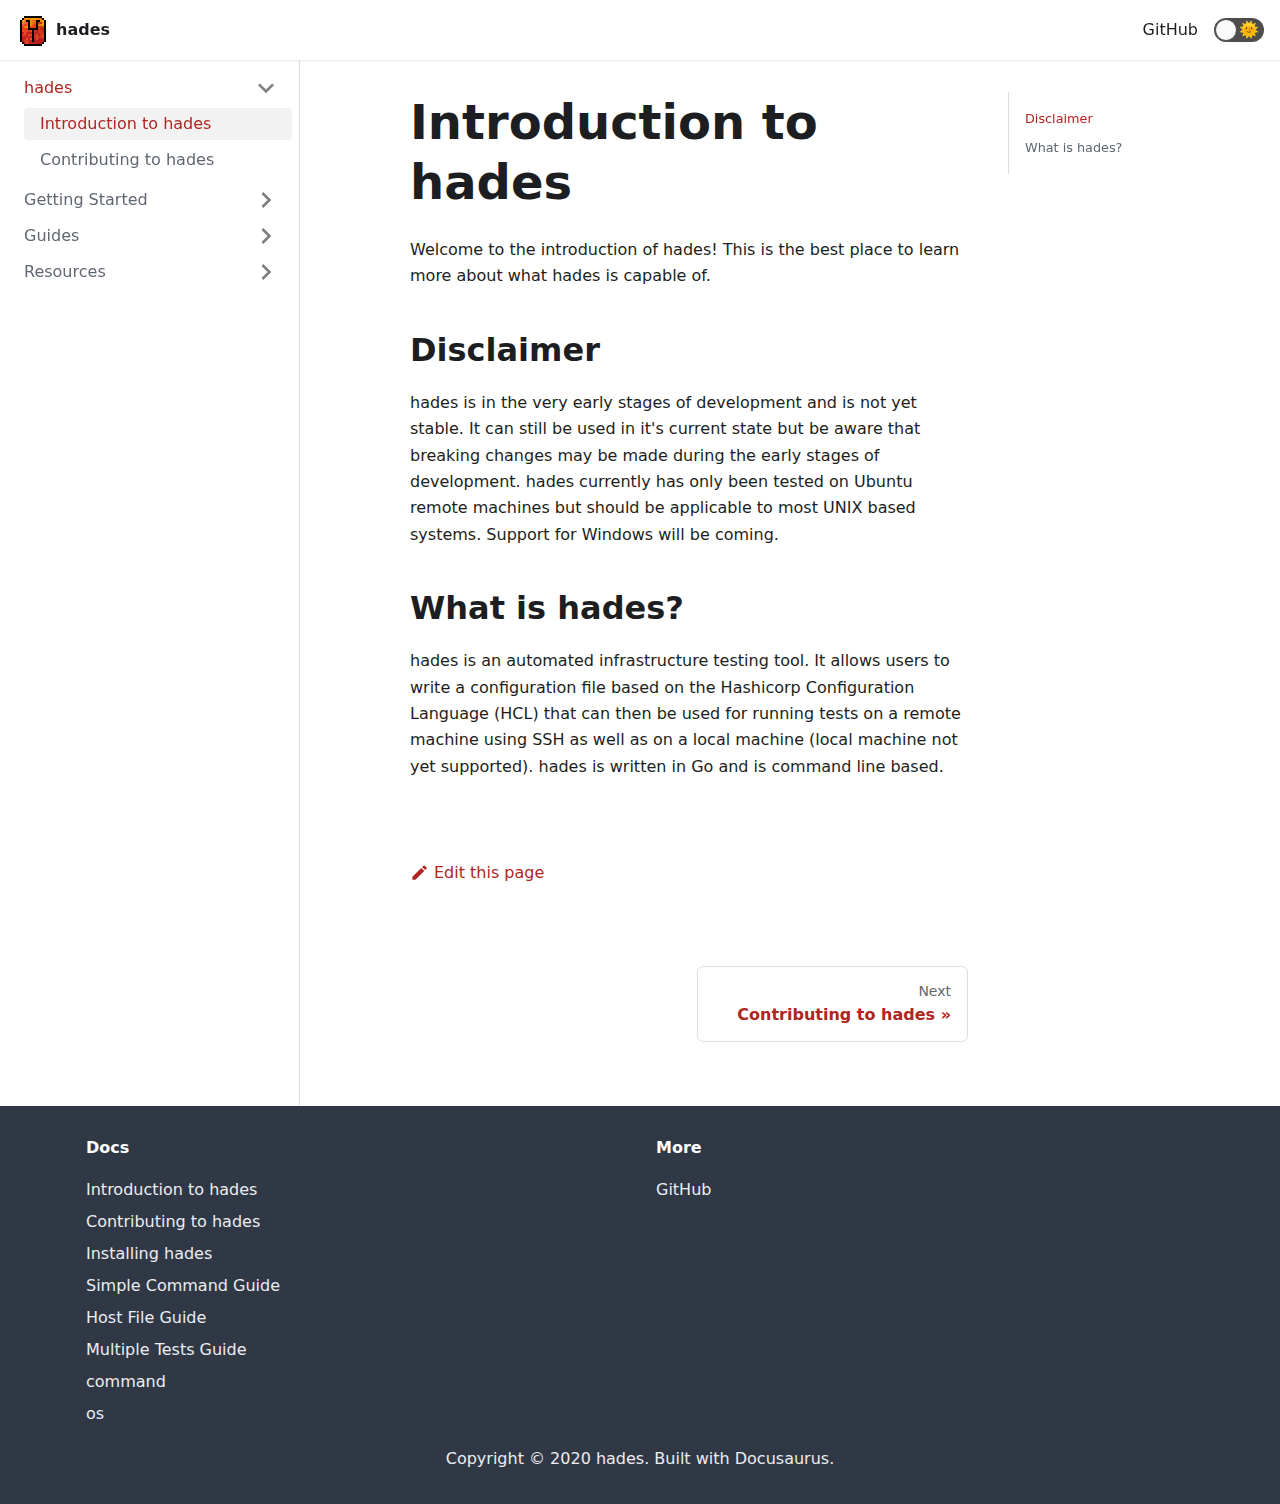
==== index.html @ 66b07a8b "Deploy website - based on 07e078118cf20cf1192c5c959f8a43dc01372148" ====
<!doctype html>
<html lang="en">
<head>
<meta charset="UTF-8">
<meta name="viewport" content="width=device-width,initial-scale=1">
<meta name="generator" content="Docusaurus v2.0.0-alpha.70">
<link rel="alternate" type="application/rss+xml" href="/blog/rss.xml" title="hades Blog RSS Feed">
<link rel="alternate" type="application/atom+xml" href="/blog/atom.xml" title="hades Blog Atom Feed"><title data-react-helmet="true">Introduction to hades | hades</title><meta data-react-helmet="true" name="twitter:card" content="summary_large_image"><meta data-react-helmet="true" name="docusaurus_locale" content="en"><meta data-react-helmet="true" name="docusaurus_version" content="current"><meta data-react-helmet="true" name="docusaurus_tag" content="docs-default-current"><meta data-react-helmet="true" property="og:title" content="Introduction to hades | hades"><meta data-react-helmet="true" name="description" content="Welcome to the introduction of hades! This is the best place to learn more about what hades is capable of."><meta data-react-helmet="true" property="og:description" content="Welcome to the introduction of hades! This is the best place to learn more about what hades is capable of."><meta data-react-helmet="true" property="og:url" content="https://your-docusaurus-test-site.com/"><link data-react-helmet="true" rel="shortcut icon" href="/img/hades-logo-16.png"><link data-react-helmet="true" rel="canonical" href="https://your-docusaurus-test-site.com/"><script data-react-helmet="true">document.addEventListener("DOMContentLoaded",(function(){var n=document.getElementById("base-url-issue-banner-container");if(n){var e=window.location.pathname,t="/"===e.substr(-1)?e:e+"/";n.innerHTML=t}}))</script><link rel="stylesheet" href="/styles.c3dc6ce1.css">
<link rel="preload" href="/styles.51f76554.js" as="script">
<link rel="preload" href="/runtime~main.45b51fee.js" as="script">
<link rel="preload" href="/main.51be9649.js" as="script">
<link rel="preload" href="/1.d2b50d83.js" as="script">
<link rel="preload" href="/14.f2f514ac.js" as="script">
<link rel="preload" href="/f976f453.f18b1e04.js" as="script">
<link rel="preload" href="/13.0d3e2e66.js" as="script">
<link rel="preload" href="/f994fef5.de7fc4ff.js" as="script">
</head>
<body>
<script>!function(){function t(t){document.documentElement.setAttribute("data-theme",t)}var e=function(){var t=null;try{t=localStorage.getItem("theme")}catch(t){}return t}();t(null!==e?e:"light")}()</script><div id="__docusaurus">
<div class="baseUrlIssueBanner_1-cE" style="border:solid red thick;background-color:#ffe6b3;margin:20px;padding:20px;font-size:20px"><p style="font-weight:bold;font-size:30px">Your Docusaurus site did not load properly.</p><p>A very common reason is a wrong site <a href="https://v2.docusaurus.io/docs/docusaurus.config.js/#baseurl" style="font-weight:bold">baseUrl configuration</a>.</p><p>Current configured baseUrl = <span style="font-weight:bold;color:red">/</span>  (default value)</p><p>We suggest trying baseUrl = <span style="font-weight:bold;color:green" id="base-url-issue-banner-container"></span> </p></div><nav aria-label="Skip navigation links"><button type="button" tabindex="0" class="skipToContent_11B0">Skip to main content</button></nav><nav class="navbar navbar--fixed-top"><div class="navbar__inner"><div class="navbar__items"><div aria-label="Navigation bar toggle" class="navbar__toggle" role="button" tabindex="0"><svg aria-label="Menu" width="30" height="30" viewBox="0 0 30 30" role="img" focusable="false"><title>Menu</title><path stroke="currentColor" stroke-linecap="round" stroke-miterlimit="10" stroke-width="2" d="M4 7h22M4 15h22M4 23h22"></path></svg></div><a class="navbar__brand" href="/"><img src="/img/hades-logo-32.png" alt="My Site Logo" class="themedImage_YANc themedImage--light_3CMI navbar__logo"><img src="/img/hades-logo-32.png" alt="My Site Logo" class="themedImage_YANc themedImage--dark_3ARp navbar__logo"><strong class="navbar__title">hades</strong></a></div><div class="navbar__items navbar__items--right"><a href="https://github.com/everettraven/hades" target="_blank" rel="noopener noreferrer" class="navbar__item navbar__link">GitHub</a><div class="react-toggle react-toggle--disabled displayOnlyInLargeViewport_2N3Q"><div class="react-toggle-track"><div class="react-toggle-track-check"><span class="toggle_3NWk">🌜</span></div><div class="react-toggle-track-x"><span class="toggle_3NWk">🌞</span></div></div><div class="react-toggle-thumb"></div><input type="checkbox" disabled="" aria-label="Dark mode toggle" class="react-toggle-screenreader-only"></div></div></div><div role="presentation" class="navbar-sidebar__backdrop"></div><div class="navbar-sidebar"><div class="navbar-sidebar__brand"><a class="navbar__brand" href="/"><img src="/img/hades-logo-32.png" alt="My Site Logo" class="themedImage_YANc themedImage--light_3CMI navbar__logo"><img src="/img/hades-logo-32.png" alt="My Site Logo" class="themedImage_YANc themedImage--dark_3ARp navbar__logo"><strong class="navbar__title">hades</strong></a></div><div class="navbar-sidebar__items"><div class="menu"><ul class="menu__list"><li class="menu__list-item"><a href="https://github.com/everettraven/hades" target="_blank" rel="noopener noreferrer" class="menu__link">GitHub</a></li></ul></div></div></div></nav><div class="main-wrapper"><div class="docPage_vMrn"><div class="docSidebarContainer_3Ak5" role="complementary"><div class="sidebar_3gvy"><div class="menu menu--responsive thin-scrollbar menu_1yIk"><button aria-label="Open Menu" aria-haspopup="true" class="button button--secondary button--sm menu__button" type="button"><svg aria-label="Menu" class="sidebarMenuIcon_1CUI" width="24" height="24" viewBox="0 0 30 30" role="img" focusable="false"><title>Menu</title><path stroke="currentColor" stroke-linecap="round" stroke-miterlimit="10" stroke-width="2" d="M4 7h22M4 15h22M4 23h22"></path></svg></button><ul class="menu__list"><li class="menu__list-item"><a class="menu__link menu__link--sublist menu__link--active" href="#!">hades</a><ul class="menu__list"><li class="menu__list-item"><a aria-current="page" class="menu__link menu__link--active active" tabindex="0" href="/">Introduction to hades</a></li><li class="menu__list-item"><a class="menu__link" tabindex="0" href="/contrib">Contributing to hades</a></li></ul></li><li class="menu__list-item menu__list-item--collapsed"><a class="menu__link menu__link--sublist" href="#!">Getting Started</a><ul class="menu__list"><li class="menu__list-item"><a class="menu__link" tabindex="-1" href="/getting_started/install">Installation</a></li></ul></li><li class="menu__list-item menu__list-item--collapsed"><a class="menu__link menu__link--sublist" href="#!">Guides</a><ul class="menu__list"><li class="menu__list-item"><a class="menu__link" tabindex="-1" href="/guides/simple_command">Simple Command</a></li><li class="menu__list-item"><a class="menu__link" tabindex="-1" href="/guides/host_file">Host File</a></li><li class="menu__list-item"><a class="menu__link" tabindex="-1" href="/guides/multiple_tests">Multiple Tests</a></li></ul></li><li class="menu__list-item menu__list-item--collapsed"><a class="menu__link menu__link--sublist" href="#!">Resources</a><ul class="menu__list"><li class="menu__list-item"><a class="menu__link" tabindex="-1" href="/resources/command">command</a></li><li class="menu__list-item"><a class="menu__link" tabindex="-1" href="/resources/os">os</a></li></ul></li></ul></div></div></div><main class="docMainContainer_2iGs"><div class="container padding-vert--lg docItemWrapper_1bxp"><div class="row"><div class="col docItemCol_U38p"><div class="docItemContainer_a7m4"><article><header><h1 class="docTitle_Oumm">Introduction to hades</h1></header><div class="markdown"><p>Welcome to the introduction of hades! This is the best place to learn more about what hades is capable of.</p><h2><a aria-hidden="true" tabindex="-1" class="anchor enhancedAnchor_prK2" id="disclaimer"></a>Disclaimer<a class="hash-link" href="#disclaimer" title="Direct link to heading">#</a></h2><p>hades is in the very early stages of development and is not yet stable. It can still be used in it&#x27;s current state but be aware that breaking changes may be made during the early stages of development. hades currently has only been tested on Ubuntu remote machines but should be applicable to most UNIX based systems. Support for Windows will be coming.</p><h2><a aria-hidden="true" tabindex="-1" class="anchor enhancedAnchor_prK2" id="what-is-hades"></a>What is hades?<a class="hash-link" href="#what-is-hades" title="Direct link to heading">#</a></h2><p>hades is an automated infrastructure testing tool. It allows users to write a configuration file based on the Hashicorp Configuration Language (HCL) that can then be used for running tests on a remote machine using SSH as well as on a local machine (local machine not yet supported). hades is written in Go and is command line based.</p></div></article><div class="margin-vert--xl"><div class="row"><div class="col"><a href="https://github.com/everettraven/hades/edit/main/docs/docs/intro.md" target="_blank" rel="noreferrer noopener"><svg fill="currentColor" height="1.2em" width="1.2em" preserveAspectRatio="xMidYMid meet" role="img" viewBox="0 0 40 40" class="iconEdit_2LL7"><g><path d="m34.5 11.7l-3 3.1-6.3-6.3 3.1-3q0.5-0.5 1.2-0.5t1.1 0.5l3.9 3.9q0.5 0.4 0.5 1.1t-0.5 1.2z m-29.5 17.1l18.4-18.5 6.3 6.3-18.4 18.4h-6.3v-6.2z"></path></g></svg>Edit this page</a></div></div></div><div class="margin-vert--lg"><nav class="pagination-nav" aria-label="Blog list page navigation"><div class="pagination-nav__item"></div><div class="pagination-nav__item pagination-nav__item--next"><a class="pagination-nav__link" href="/contrib"><div class="pagination-nav__sublabel">Next</div><div class="pagination-nav__label">Contributing to hades »</div></a></div></nav></div></div></div><div class="col col--3"><div class="tableOfContents_2xL- thin-scrollbar"><ul class="table-of-contents table-of-contents__left-border"><li><a href="#disclaimer" class="table-of-contents__link">Disclaimer</a></li><li><a href="#what-is-hades" class="table-of-contents__link">What is hades?</a></li></ul></div></div></div></div></main></div></div><footer class="footer footer--dark"><div class="container"><div class="row footer__links"><div class="col footer__col"><h4 class="footer__title">Docs</h4><ul class="footer__items"><li class="footer__item"><a class="footer__link-item" href="/">Introduction to hades</a></li><li class="footer__item"><a class="footer__link-item" href="/contrib">Contributing to hades</a></li><li class="footer__item"><a class="footer__link-item" href="/getting_started/install">Installing hades</a></li><li class="footer__item"><a class="footer__link-item" href="/guides/simple_command">Simple Command Guide</a></li><li class="footer__item"><a class="footer__link-item" href="/guides/host_file">Host File Guide</a></li><li class="footer__item"><a class="footer__link-item" href="/guides/multiple_tests">Multiple Tests Guide</a></li><li class="footer__item"><a class="footer__link-item" href="/resources/command">command</a></li><li class="footer__item"><a class="footer__link-item" href="/resources/os">os</a></li></ul></div><div class="col footer__col"><h4 class="footer__title">More</h4><ul class="footer__items"><li class="footer__item"><a href="https://github.com/everettraven/hades" target="_blank" rel="noopener noreferrer" class="footer__link-item">GitHub</a></li></ul></div></div><div class="footer__bottom text--center"><div class="footer__copyright">Copyright © 2020 hades. Built with Docusaurus.</div></div></div></footer></div>
<script src="/styles.51f76554.js"></script>
<script src="/runtime~main.45b51fee.js"></script>
<script src="/main.51be9649.js"></script>
<script src="/1.d2b50d83.js"></script>
<script src="/14.f2f514ac.js"></script>
<script src="/f976f453.f18b1e04.js"></script>
<script src="/13.0d3e2e66.js"></script>
<script src="/f994fef5.de7fc4ff.js"></script>
</body>
</html>
---- styles.c3dc6ce1.css ----
.row .col,img{max-width:100%}.markdown li,body{word-wrap:break-word}pre,table{overflow:auto}blockquote,pre{margin:0 0 var(--ifm-spacing-vertical)}.button,.close{-webkit-appearance:none;cursor:pointer}.breadcrumbs__link,.button{transition-timing-function:var(--ifm-transition-timing-default)}.button,.react-toggle{-webkit-user-select:none;-ms-user-select:none}.button--link,a{-webkit-text-decoration:var(--ifm-link-decoration)}.button,.close,.menu__link,.navbar__link{cursor:pointer}.footer__items,.menu__list,.pills__item{list-style-type:none}.tabs__item,hr,img{box-sizing:content-box}.react-toggle,html{-webkit-tap-highlight-color:transparent}:root{--ra-admonition-background-color:var(--ifm-alert-background-color);--ra-admonition-border-width:var(--ifm-alert-border-width);--ra-admonition-border-color:var(--ifm-alert-border-color);--ra-admonition-border-radius:var(--ifm-alert-border-radius);--ra-admonition-color:var(--ifm-alert-color);--ra-admonition-padding-vertical:var(--ifm-alert-padding-vertical);--ra-admonition-padding-horizontal:var(--ifm-alert-padding-horizontal);--ra-color-note:var(--ifm-color-secondary);--ra-color-important:var(--ifm-color-info);--ra-color-tip:var(--ifm-color-success);--ra-color-caution:var(--ifm-color-warning);--ra-color-warning:var(--ifm-color-danger);--ra-color-text-dark:var(--ifm-color-gray-900);--ifm-dark-value:10%;--ifm-darker-value:15%;--ifm-darkest-value:30%;--ifm-light-value:15%;--ifm-lighter-value:30%;--ifm-lightest-value:50%;--ifm-color-secondary:#ebedf0;--ifm-color-secondary-dark:#d4d5d8;--ifm-color-secondary-darker:#c8c9cc;--ifm-color-secondary-darkest:#a4a6a8;--ifm-color-secondary-light:#eef0f2;--ifm-color-secondary-lighter:#f1f2f5;--ifm-color-secondary-lightest:#f5f6f8;--ifm-color-success:#00a400;--ifm-color-success-dark:#009400;--ifm-color-success-darker:#008b00;--ifm-color-success-darkest:#007300;--ifm-color-success-light:#26b226;--ifm-color-success-lighter:#4dbf4d;--ifm-color-success-lightest:#80d280;--ifm-color-info:#54c7ec;--ifm-color-info-dark:#4cb3d4;--ifm-color-info-darker:#47a9c9;--ifm-color-info-darkest:#3b8ba5;--ifm-color-info-light:#6ecfef;--ifm-color-info-lighter:#87d8f2;--ifm-color-info-lightest:#aae3f6;--ifm-color-warning:#ffba00;--ifm-color-warning-dark:#e6a700;--ifm-color-warning-darker:#d99e00;--ifm-color-warning-darkest:#b38200;--ifm-color-warning-light:#ffc426;--ifm-color-warning-lighter:#ffcf4d;--ifm-color-warning-lightest:#ffdd80;--ifm-color-danger:#fa383e;--ifm-color-danger-dark:#e13238;--ifm-color-danger-darker:#d53035;--ifm-color-danger-darkest:#af272b;--ifm-color-danger-light:#fb565b;--ifm-color-danger-lighter:#fb7478;--ifm-color-danger-lightest:#fd9c9f;--ifm-color-white:#fff;--ifm-color-black:#000;--ifm-color-gray-0:var(--ifm-color-white);--ifm-color-gray-100:#f5f6f7;--ifm-color-gray-200:#ebedf0;--ifm-color-gray-300:#dadde1;--ifm-color-gray-400:#ccd0d5;--ifm-color-gray-500:#bec3c9;--ifm-color-gray-600:#8d949e;--ifm-color-gray-700:#606770;--ifm-color-gray-800:#444950;--ifm-color-gray-900:#1c1e21;--ifm-color-gray-1000:var(--ifm-color-black);--ifm-color-emphasis-0:var(--ifm-color-gray-0);--ifm-color-emphasis-100:var(--ifm-color-gray-100);--ifm-color-emphasis-200:var(--ifm-color-gray-200);--ifm-color-emphasis-300:var(--ifm-color-gray-300);--ifm-color-emphasis-400:var(--ifm-color-gray-400);--ifm-color-emphasis-500:var(--ifm-color-gray-500);--ifm-color-emphasis-600:var(--ifm-color-gray-600);--ifm-color-emphasis-700:var(--ifm-color-gray-700);--ifm-color-emphasis-800:var(--ifm-color-gray-800);--ifm-color-emphasis-900:var(--ifm-color-gray-900);--ifm-color-emphasis-1000:var(--ifm-color-gray-1000);--ifm-color-content:var(--ifm-color-emphasis-900);--ifm-color-content-inverse:var(--ifm-color-emphasis-0);--ifm-color-content-secondary:#606770;--ifm-background-color:transparent;--ifm-background-surface-color:var(--ifm-color-content-inverse);--ifm-global-border-width:1px;--ifm-global-radius:0.4rem;--ifm-hover-overlay:rgba(0,0,0,0.05);--ifm-font-color-base:var(--ifm-color-content);--ifm-font-color-base-inverse:var(--ifm-color-content-inverse);--ifm-font-color-secondary:var(--ifm-color-content-secondary);--ifm-font-family-base:system-ui,-apple-system,Segoe UI,Roboto,Ubuntu,Cantarell,Noto Sans,sans-serif,BlinkMacSystemFont,"Segoe UI",Helvetica,Arial,sans-serif,"Apple Color Emoji","Segoe UI Emoji","Segoe UI Symbol";--ifm-font-family-monospace:SFMono-Regular,Menlo,Monaco,Consolas,"Liberation Mono","Courier New",monospace;--ifm-font-size-base:100%;--ifm-font-weight-light:300;--ifm-font-weight-normal:400;--ifm-font-weight-semibold:500;--ifm-font-weight-bold:700;--ifm-font-weight-base:var(--ifm-font-weight-normal);--ifm-line-height-base:1.65;--ifm-global-spacing:1rem;--ifm-spacing-vertical:var(--ifm-global-spacing);--ifm-spacing-horizontal:var(--ifm-global-spacing);--ifm-transition-fast:200ms;--ifm-transition-slow:400ms;--ifm-transition-timing-default:cubic-bezier(0.08,0.52,0.52,1);--ifm-global-shadow-lw:0 1px 2px 0 rgba(0,0,0,0.1);--ifm-global-shadow-md:0 5px 40px rgba(0,0,0,0.2);--ifm-global-shadow-tl:0 12px 28px 0 rgba(0,0,0,0.2),0 2px 4px 0 rgba(0,0,0,0.1);--ifm-z-index-dropdown:2;--ifm-z-index-fixed:3;--ifm-z-index-overlay:4;--ifm-container-width:1140px;--ifm-code-background:var(--ifm-color-emphasis-200);--ifm-code-border-radius:var(--ifm-global-radius);--ifm-code-color:var(--ifm-color-emphasis-900);--ifm-code-padding-horizontal:0.4rem;--ifm-code-padding-vertical:0.2rem;--ifm-pre-background:var(--ifm-color-emphasis-100);--ifm-pre-border-radius:var(--ifm-code-border-radius);--ifm-pre-color:inherit;--ifm-pre-line-height:1.45;--ifm-pre-padding:1rem;--ifm-heading-color:inherit;--ifm-heading-margin-top:0;--ifm-heading-margin-bottom:var(--ifm-spacing-vertical);--ifm-heading-font-family:inherit;--ifm-heading-font-weight:var(--ifm-font-weight-bold);--ifm-heading-line-height:1.25;--ifm-h1-font-size:2rem;--ifm-h2-font-size:1.5rem;--ifm-h3-font-size:1.25rem;--ifm-h4-font-size:1rem;--ifm-h5-font-size:0.875rem;--ifm-h6-font-size:0.85rem;--ifm-image-alignment-padding:1.25rem;--ifm-leading-desktop:1.25;--ifm-leading:calc(var(--ifm-leading-desktop)*1rem);--ifm-list-left-padding:2rem;--ifm-list-margin:1rem;--ifm-list-item-margin:0.25rem;--ifm-list-paragraph-margin:1rem;--ifm-table-cell-padding:0.75rem;--ifm-table-background:transparent;--ifm-table-stripe-background:var(--ifm-color-emphasis-100);--ifm-table-border-width:1px;--ifm-table-border-color:var(--ifm-color-emphasis-300);--ifm-table-head-background:inherit;--ifm-table-head-color:inherit;--ifm-table-head-font-weight:var(--ifm-font-weight-bold);--ifm-table-cell-color:inherit;--ifm-link-color:var(--ifm-color-primary);--ifm-link-decoration:none;--ifm-link-hover-color:var(--ifm-link-color);--ifm-link-hover-decoration:underline;--ifm-paragraph-margin-bottom:var(--ifm-leading);--ifm-blockquote-color:#6a737d;--ifm-blockquote-font-size:var(--ifm-font-size-base);--ifm-blockquote-padding-horizontal:1rem;--ifm-blockquote-padding-vertical:1rem;--ifm-hr-border-color:var(--ifm-color-emphasis-500);--ifm-hr-border-width:1px;--ifm-hr-margin-vertical:1.5rem;--ifm-alert-background-color:inherit;--ifm-alert-border-color:inherit;--ifm-alert-border-radius:var(--ifm-global-radius);--ifm-alert-border-width:var(--ifm-global-border-width);--ifm-alert-color:var(--ifm-font-color-base-inverse);--ifm-alert-padding-horizontal:var(--ifm-spacing-horizontal);--ifm-alert-padding-vertical:var(--ifm-spacing-vertical);--ifm-avatar-intro-margin:1rem;--ifm-avatar-intro-alignment:inherit;--ifm-avatar-photo-size-sm:2rem;--ifm-avatar-photo-size-md:3rem;--ifm-avatar-photo-size-lg:4rem;--ifm-avatar-photo-size-xl:6rem;--ifm-badge-background-color:inherit;--ifm-badge-border-color:inherit;--ifm-badge-border-radius:var(--ifm-global-radius);--ifm-badge-border-width:var(--ifm-global-border-width);--ifm-badge-color:var(--ifm-color-white);--ifm-badge-padding-horizontal:calc(var(--ifm-spacing-horizontal)*0.5);--ifm-badge-padding-vertical:calc(var(--ifm-spacing-vertical)*0.25);--ifm-breadcrumb-border-radius:1.5rem;--ifm-breadcrumb-spacing:0.0625rem;--ifm-breadcrumb-color-active:var(--ifm-color-primary);--ifm-breadcrumb-item-background-active:var(--ifm-hover-overlay);--ifm-breadcrumb-padding-horizontal:1rem;--ifm-breadcrumb-padding-vertical:0.5rem;--ifm-breadcrumb-size-multiplier:1;--ifm-breadcrumb-separator:url('data:image/svg+xml;utf8,<svg xmlns="http://www.w3.org/2000/svg" x="0px" y="0px" viewBox="0 0 256 256"><g><g><polygon points="79.093,0 48.907,30.187 146.72,128 48.907,225.813 79.093,256 207.093,128"/></g></g><g></g><g></g><g></g><g></g><g></g><g></g><g></g><g></g><g></g><g></g><g></g><g></g><g></g><g></g><g></g></svg>');--ifm-breadcrumb-separator-filter:none;--ifm-breadcrumb-separator-size:0.5rem;--ifm-breadcrumb-separator-size-multiplier:1.25;--ifm-button-background-color:inherit;--ifm-button-border-color:var(--ifm-button-background-color);--ifm-button-border-width:var(--ifm-global-border-width);--ifm-button-color:var(--ifm-font-color-base-inverse);--ifm-button-font-weight:var(--ifm-font-weight-bold);--ifm-button-padding-horizontal:1.5rem;--ifm-button-padding-vertical:0.375rem;--ifm-button-size-multiplier:1;--ifm-button-transition-duration:var(--ifm-transition-fast);--ifm-button-border-radius:calc(var(--ifm-global-radius)*var(--ifm-button-size-multiplier));--ifm-button-group-margin:2px;--ifm-card-background-color:var(--ifm-background-surface-color);--ifm-card-border-radius:calc(var(--ifm-global-radius)*2);--ifm-card-horizontal-spacing:var(--ifm-global-spacing);--ifm-card-vertical-spacing:var(--ifm-global-spacing);--ifm-toc-border-color:var(--ifm-color-emphasis-300);--ifm-toc-link-color:var(--ifm-color-content-secondary);--ifm-toc-padding-left:0.5rem;--ifm-toc-padding-vertical:0.5rem;--ifm-dropdown-background-color:var(--ifm-background-surface-color);--ifm-dropdown-font-weight:var(--ifm-font-weight-semibold);--ifm-dropdown-link-color:var(--ifm-font-color-base);--ifm-dropdown-hover-background-color:var(--ifm-hover-overlay);--ifm-footer-background-color:var(--ifm-color-emphasis-100);--ifm-footer-color:inherit;--ifm-footer-link-color:var(--ifm-color-emphasis-700);--ifm-footer-link-hover-color:var(--ifm-color-primary);--ifm-footer-link-horizontal-spacing:0.5rem;--ifm-footer-padding-horizontal:calc(var(--ifm-spacing-horizontal)*2);--ifm-footer-padding-vertical:calc(var(--ifm-spacing-vertical)*2);--ifm-footer-title-color:inherit;--ifm-hero-background-color:var(--ifm-background-surface-color);--ifm-hero-text-color:var(--ifm-color-emphasis-800);--ifm-menu-color:var(--ifm-color-emphasis-700);--ifm-menu-color-active:var(--ifm-color-primary);--ifm-menu-color-background-active:var(--ifm-hover-overlay);--ifm-menu-color-background-hover:var(--ifm-hover-overlay);--ifm-menu-link-padding-horizontal:1rem;--ifm-menu-link-padding-vertical:0.375rem;--ifm-menu-link-sublist-icon:url('data:image/svg+xml;utf8,<svg xmlns="http://www.w3.org/2000/svg" width="16px" height="16px" viewBox="0 0 24 24"><path fill="rgba(0,0,0,0.5)" d="M7.41 15.41L12 10.83l4.59 4.58L18 14l-6-6-6 6z"></path></svg>');--ifm-menu-link-sublist-icon-filter:none;--ifm-navbar-background-color:var(--ifm-background-surface-color);--ifm-navbar-height:3.75rem;--ifm-navbar-item-padding-horizontal:1rem;--ifm-navbar-item-padding-vertical:0.25rem;--ifm-navbar-link-color:var(--ifm-font-color-base);--ifm-navbar-link-hover-color:var(--ifm-color-primary);--ifm-navbar-link-active-color:var(--ifm-link-color);--ifm-navbar-padding-horizontal:var(--ifm-spacing-horizontal);--ifm-navbar-padding-vertical:calc(var(--ifm-spacing-vertical)*0.5);--ifm-navbar-shadow:var(--ifm-global-shadow-lw);--ifm-navbar-search-input-background-color:var(--ifm-color-emphasis-200);--ifm-navbar-search-input-color:var(--ifm-color-emphasis-800);--ifm-navbar-search-input-placeholder-color:var(--ifm-color-emphasis-500);--ifm-navbar-search-input-icon:url('data:image/svg+xml;utf8,<svg fill="currentColor" xmlns="http://www.w3.org/2000/svg" viewBox="0 0 16 16" height="16px" width="16px"><path d="M6.02945,10.20327a4.17382,4.17382,0,1,1,4.17382-4.17382A4.15609,4.15609,0,0,1,6.02945,10.20327Zm9.69195,4.2199L10.8989,9.59979A5.88021,5.88021,0,0,0,12.058,6.02856,6.00467,6.00467,0,1,0,9.59979,10.8989l4.82338,4.82338a.89729.89729,0,0,0,1.29912,0,.89749.89749,0,0,0-.00087-1.29909Z" /></svg>');--ifm-navbar-sidebar-width:80vw;--ifm-pagination-border-radius:calc(var(--ifm-global-radius)*var(--ifm-pagination-size-multiplier));--ifm-pagination-color-active:var(--ifm-color-primary);--ifm-pagination-font-size:1rem;--ifm-pagination-item-active-background:var(--ifm-hover-overlay);--ifm-pagination-page-spacing:0.0625rem;--ifm-pagination-padding-horizontal:calc(var(--ifm-spacing-horizontal)*1);--ifm-pagination-padding-vertical:calc(var(--ifm-spacing-vertical)*0.25);--ifm-pagination-size-multiplier:1;--ifm-pagination-nav-border-radius:var(--ifm-global-radius);--ifm-pagination-nav-color-hover:var(--ifm-color-primary);--ifm-pills-color-active:var(--ifm-color-primary);--ifm-pills-color-background-active:var(--ifm-hover-overlay);--ifm-pills-spacing:0.0625rem;--ifm-tabs-color:var(--ifm-font-color-secondary);--ifm-tabs-color-active:var(--ifm-color-primary);--ifm-tabs-padding-horizontal:1rem;--ifm-tabs-padding-vertical:1rem;--ifm-tabs-spacing:0.0625rem;--ifm-scrollbar-size:7px;--ifm-scrollbar-track-background-color:#f1f1f1;--ifm-scrollbar-thumb-background-color:#888;--ifm-scrollbar-thumb-hover-background-color:#555;--ifm-color-primary:#af2621;--ifm-color-primary-dark:#af2621;--ifm-color-primary-darker:#af2621;--ifm-color-primary-darkest:#af2621;--ifm-color-primary-light:#af2621;--ifm-color-primary-lighter:#af2621;--ifm-color-primary-lightest:#af2621;--ifm-code-font-size:95%;--docusaurus-announcement-bar-height:auto;--collapse-button-bg-color-dark:#2e333a;--doc-sidebar-width:300px}.admonition{margin-bottom:1em;--ra-admonition-icon-color:var(--ra-admonition-color)}.admonition:not(.alert){background-color:var(--ra-admonition-background-color);border:var(--ra-admonition-border-width) solid var(--ra-admonition-border-color);border-radius:var(--ra-admonition-border-radius);box-sizing:border-box;color:var(--ra-admonition-color);padding:var(--ra-admonition-padding-vertical) var(--ra-admonition-padding-horizontal);--ra-admonition-background-color:var(--ifm-color-primary)}.container,.row .col{padding:0 var(--ifm-spacing-horizontal);width:100%}.admonition h5{margin-top:0;margin-bottom:8px;text-transform:uppercase}.admonition-icon{display:inline-block;vertical-align:middle;margin-right:.2em}.admonition-icon svg{display:inline-block;width:22px;height:22px;stroke-width:0;fill:var(--ra-admonition-icon-color);stroke:var(--ra-admonition-icon-color)}.admonition-content>:last-child,blockquote>:last-child{margin-bottom:0}.admonition-note{--ra-admonition-color:var(--ra-color-text-dark)}*{box-sizing:border-box}html{font:var(--ifm-font-size-base)/var(--ifm-line-height-base) var(--ifm-font-family-base);background-color:var(--ifm-background-color);color:var(--ifm-font-color-base);text-rendering:optimizelegibility;-webkit-font-smoothing:antialiased;-ms-text-size-adjust:100%;-webkit-text-size-adjust:100%}body{margin:0;transition:var(--ifm-transition-fast) ease color}.container{max-width:var(--ifm-container-width);margin:0 auto}.padding-bottom--none,.padding-vert--none{padding-bottom:0!important}.padding-top--none,.padding-vert--none{padding-top:0!important}.padding-horiz--none,.padding-left--none{padding-left:0!important}.padding-horiz--none,.padding-right--none{padding-right:0!important}.container--fluid{max-width:inherit}.row{display:flex;flex-direction:row;flex-wrap:wrap;margin:0 calc(var(--ifm-spacing-horizontal)*-1)}.margin-bottom--none,.margin-vert--none,.markdown>:last-child{margin-bottom:0!important}.margin-top--none,.margin-vert--none,.markdown>:first-child{margin-top:0!important}.row .col{--ifm-col-width:100%;flex:1 0;margin-left:0}.row .col.col--1,.row .col.col--2,.row .col.col--3,.row .col[class*=col--]{flex:0 0 var(--ifm-col-width);max-width:var(--ifm-col-width)}.row .col.col--1{--ifm-col-width:8.33333%}.row .col.col--offset-1{margin-left:8.33333%}.row .col.col--2{--ifm-col-width:16.66667%}.row .col.col--offset-2{margin-left:16.66667%}.row .col.col--3{--ifm-col-width:25%}.row .col.col--offset-3{margin-left:25%}.row .col.col--4{--ifm-col-width:33.33333%;flex:0 0 var(--ifm-col-width);max-width:var(--ifm-col-width)}.row .col.col--offset-4{margin-left:33.33333%}.row .col.col--5{--ifm-col-width:41.66667%;flex:0 0 var(--ifm-col-width);max-width:var(--ifm-col-width)}.row .col.col--6,.row .col.col--7{flex:0 0 var(--ifm-col-width);max-width:var(--ifm-col-width)}.row .col.col--offset-5{margin-left:41.66667%}.row .col.col--6{--ifm-col-width:50%}.row .col.col--offset-6{margin-left:50%}.row .col.col--7{--ifm-col-width:58.33333%}.row .col.col--offset-7{margin-left:58.33333%}.row .col.col--8{--ifm-col-width:66.66667%;flex:0 0 var(--ifm-col-width);max-width:var(--ifm-col-width)}.row .col.col--offset-8{margin-left:66.66667%}.row .col.col--9{--ifm-col-width:75%;flex:0 0 var(--ifm-col-width);max-width:var(--ifm-col-width)}.row .col.col--10,.row .col.col--11{flex:0 0 var(--ifm-col-width);max-width:var(--ifm-col-width)}.row .col.col--offset-9{margin-left:75%}.row .col.col--10{--ifm-col-width:83.33333%}.row .col.col--offset-10{margin-left:83.33333%}.row .col.col--11{--ifm-col-width:91.66667%}.row .col.col--offset-11{margin-left:91.66667%}.row .col.col--12{--ifm-col-width:100%;flex:0 0 var(--ifm-col-width);max-width:var(--ifm-col-width)}.row .col.col--offset-12{margin-left:100%}.row--no-gutters{margin-left:0;margin-right:0}.margin-horiz--none,.margin-left--none{margin-left:0!important}.margin-horiz--none,.margin-right--none{margin-right:0!important}.row--no-gutters>.col{padding-left:0;padding-right:0}.row--align-top{align-items:flex-start}.row--align-bottom{align-items:flex-end}.row--align-center{align-items:center}.row--align-stretch{align-items:stretch}.row--align-baseline{align-items:baseline}.margin--none{margin:0!important}.margin-bottom--xs,.margin-vert--xs{margin-bottom:.25rem!important}.margin-top--xs,.margin-vert--xs{margin-top:.25rem!important}.margin-horiz--xs,.margin-left--xs{margin-left:.25rem!important}.margin-horiz--xs,.margin-right--xs{margin-right:.25rem!important}.margin--xs{margin:.25rem!important}.margin-bottom--sm,.margin-vert--sm{margin-bottom:.5rem!important}.margin-top--sm,.margin-vert--sm{margin-top:.5rem!important}.margin-horiz--sm,.margin-left--sm{margin-left:.5rem!important}.margin-horiz--sm,.margin-right--sm{margin-right:.5rem!important}.margin--sm{margin:.5rem!important}.margin-bottom--md,.margin-vert--md{margin-bottom:1rem!important}.margin-top--md,.margin-vert--md{margin-top:1rem!important}.margin-horiz--md,.margin-left--md{margin-left:1rem!important}.margin-horiz--md,.margin-right--md{margin-right:1rem!important}.margin--md{margin:1rem!important}.margin-bottom--lg,.margin-vert--lg{margin-bottom:2rem!important}.margin-top--lg,.margin-vert--lg{margin-top:2rem!important}.margin-horiz--lg,.margin-left--lg{margin-left:2rem!important}.margin-horiz--lg,.margin-right--lg{margin-right:2rem!important}.margin--lg{margin:2rem!important}.margin-bottom--xl,.margin-vert--xl{margin-bottom:5rem!important}.margin-top--xl,.margin-vert--xl{margin-top:5rem!important}.margin-horiz--xl,.margin-left--xl{margin-left:5rem!important}.margin-horiz--xl,.margin-right--xl{margin-right:5rem!important}.margin--xl{margin:5rem!important}.padding--none{padding:0!important}.padding-bottom--xs,.padding-vert--xs{padding-bottom:.25rem!important}.padding-top--xs,.padding-vert--xs{padding-top:.25rem!important}.padding-horiz--xs,.padding-left--xs{padding-left:.25rem!important}.padding-horiz--xs,.padding-right--xs{padding-right:.25rem!important}.padding--xs{padding:.25rem!important}.padding-bottom--sm,.padding-vert--sm{padding-bottom:.5rem!important}.padding-top--sm,.padding-vert--sm{padding-top:.5rem!important}.padding-horiz--sm,.padding-left--sm{padding-left:.5rem!important}.padding-horiz--sm,.padding-right--sm{padding-right:.5rem!important}.padding--sm{padding:.5rem!important}.padding-bottom--md,.padding-vert--md{padding-bottom:1rem!important}.padding-top--md,.padding-vert--md{padding-top:1rem!important}.padding-horiz--md,.padding-left--md{padding-left:1rem!important}.padding-horiz--md,.padding-right--md{padding-right:1rem!important}.padding--md{padding:1rem!important}.padding-bottom--lg,.padding-vert--lg{padding-bottom:2rem!important}.padding-top--lg,.padding-vert--lg{padding-top:2rem!important}.padding-horiz--lg,.padding-left--lg{padding-left:2rem!important}.padding-horiz--lg,.padding-right--lg{padding-right:2rem!important}.padding--lg{padding:2rem!important}.padding-bottom--xl,.padding-vert--xl{padding-bottom:5rem!important}.padding-top--xl,.padding-vert--xl{padding-top:5rem!important}.padding-horiz--xl,.padding-left--xl{padding-left:5rem!important}.padding-horiz--xl,.padding-right--xl{padding-right:5rem!important}.padding--xl{padding:5rem!important}code{background-color:var(--ifm-code-background);border-radius:var(--ifm-code-border-radius);color:var(--ifm-code-color);font-family:var(--ifm-font-family-monospace);font-size:var(--ifm-code-font-size);padding:var(--ifm-code-padding-vertical) var(--ifm-code-padding-horizontal)}a code{color:inherit}pre{background-color:var(--ifm-pre-background);border-radius:var(--ifm-pre-border-radius);color:var(--ifm-pre-color);font:var(--ifm-code-font-size)/var(--ifm-pre-line-height) var(--ifm-font-family-monospace);padding:var(--ifm-pre-padding)}pre,pre code{word-wrap:normal}pre code{background-color:transparent;display:inline;font-size:100%;line-height:inherit;overflow:visible;padding:0;white-space:pre;word-break:normal}kbd{background-color:var(--ifm-color-emphasis-0);border:1px solid var(--ifm-color-emphasis-400);border-radius:.2rem;box-shadow:inset 0 -1px 0 var(--ifm-color-emphasis-400);color:var(--ifm-color-emphasis-800);font:80% var(--ifm-font-family-monospace);padding:.15rem .3rem}h1,h2,h3,h4,h5,h6{color:var(--ifm-heading-color);font-weight:var(--ifm-heading-font-weight);line-height:var(--ifm-heading-line-height);margin:var(--ifm-heading-margin-top) 0 var(--ifm-heading-margin-bottom) 0}.badge,strong{font-weight:var(--ifm-font-weight-bold)}h1{font-size:var(--ifm-h1-font-size)}h2{font-size:var(--ifm-h2-font-size)}h3{font-size:var(--ifm-h3-font-size)}h4{font-size:var(--ifm-h4-font-size)}h5{font-size:var(--ifm-h5-font-size)}h6{font-size:var(--ifm-h6-font-size)}img{border-style:none}img[align=right]{padding-left:var(--image-alignment-padding)}img[align=left]{padding-right:var(--image-alignment-padding)}.markdown{--ifm-h1-vertical-rhythm-top:3;--ifm-h2-vertical-rhythm-top:2;--ifm-h3-vertical-rhythm-top:1.5;--ifm-heading-vertical-rhythm-top:1.25;--ifm-h1-vertical-rhythm-bottom:1.25;--ifm-heading-vertical-rhythm-bottom:1}.markdown:after,.markdown:before,hr:after,hr:before{content:"";display:table}.markdown:after,hr:after{clear:both}.markdown>h1{--ifm-h1-font-size:3rem;margin-bottom:calc(var(--ifm-h1-vertical-rhythm-bottom)*var(--ifm-leading));margin-top:calc(var(--ifm-h1-vertical-rhythm-top)*var(--ifm-leading))}.markdown>h2,.markdown>h3,.markdown>h4,.markdown>h5,.markdown>h6{margin-bottom:calc(var(--ifm-heading-vertical-rhythm-bottom)*var(--ifm-leading))}.markdown>h2{--ifm-h2-font-size:2rem;margin-top:calc(var(--ifm-h2-vertical-rhythm-top)*var(--ifm-leading))}.markdown>h3{--ifm-h3-font-size:1.5rem;margin-top:calc(var(--ifm-h3-vertical-rhythm-top)*var(--ifm-leading))}.markdown>h4,.markdown>h5,.markdown>h6{margin-top:calc(var(--ifm-heading-vertical-rhythm-top)*var(--ifm-leading))}.markdown>p,.markdown>pre,.markdown>ul{margin-bottom:var(--ifm-leading)}.markdown li>p{margin-top:var(--ifm-list-paragraph-margin)}.markdown li+li{margin-top:var(--ifm-list-item-margin)}ol,ul{margin:0 0 var(--ifm-list-margin);padding-left:var(--ifm-list-left-padding)}ol ol,ul ol{list-style-type:lower-roman}.avatar__name,ol ol,ol ul,ul ol,ul ul{margin:0}ol ol ol,ol ul ol,ul ol ol,ul ul ol{list-style-type:lower-alpha}table{border-collapse:collapse;display:block;margin-bottom:var(--ifm-spacing-vertical);width:100%}.avatar__photo,.card,hr{overflow:hidden}table tr{background-color:var(--ifm-table-background);border-top:var(--ifm-table-border-width) solid var(--ifm-table-border-color)}table tr:nth-child(2n){background-color:var(--ifm-table-stripe-background)}table td,table th{border:var(--ifm-table-border-width) solid var(--ifm-table-border-color);padding:var(--ifm-table-cell-padding)}table th{background-color:var(--ifm-table-head-background);color:var(--ifm-table-head-color);font-weight:var(--ifm-table-head-font-weight)}table td{color:var(--ifm-table-cell-color)}a{color:var(--ifm-link-color);text-decoration:var(--ifm-link-decoration);transition:color var(--ifm-transition-fast) var(--ifm-transition-timing-default)}a:hover{color:var(--ifm-link-hover-color);-webkit-text-decoration:var(--ifm-link-hover-decoration);text-decoration:var(--ifm-link-hover-decoration)}.alert,.alert a{color:var(--ifm-alert-color)}.breadcrumbs__link:hover,a:not([href]){text-decoration:none}p{margin:0 0 var(--ifm-paragraph-margin-bottom)}blockquote{border-left:6px solid var(--ifm-color-emphasis-300);color:var(--ifm-blockquote-color);font-size:var(--ifm-blockquote-font-size);padding:var(--ifm-blockquote-padding-vertical) var(--ifm-blockquote-padding-horizontal)}blockquote>:first-child{margin-top:0}hr{border:var(--ifm-hr-border-width) solid var(--ifm-hr-border-color);margin:var(--ifm-hr-margin-vertical) 0}.alert{background-color:var(--ifm-alert-background-color);border:var(--ifm-alert-border-width) solid var(--ifm-alert-border-color);border-radius:var(--ifm-alert-border-radius);padding:var(--ifm-alert-padding-vertical) var(--ifm-alert-padding-horizontal)}.alert--primary{--ifm-alert-background-color:var(--ifm-color-primary);--ifm-alert-border-color:var(--ifm-color-primary)}.alert--secondary{--ifm-alert-background-color:var(--ifm-color-secondary);--ifm-alert-border-color:var(--ifm-color-secondary);--ifm-alert-color:var(--ifm-color-gray-900)}.alert--success{--ifm-alert-background-color:var(--ifm-color-success);--ifm-alert-border-color:var(--ifm-color-success)}.alert--info{--ifm-alert-background-color:var(--ifm-color-info);--ifm-alert-border-color:var(--ifm-color-info)}.alert--warning{--ifm-alert-background-color:var(--ifm-color-warning);--ifm-alert-border-color:var(--ifm-color-warning)}.alert--danger{--ifm-alert-background-color:var(--ifm-color-danger);--ifm-alert-border-color:var(--ifm-color-danger)}.alert a{text-decoration:underline}.alert .close{margin-right:calc(var(--ifm-alert-padding-horizontal)*-1);margin-top:calc(var(--ifm-alert-padding-vertical)*-1)}.avatar,.navbar,.navbar>.container,.navbar>.container-fluid{display:flex}.avatar__photo-link{display:block}.avatar__photo{border-radius:50%;height:var(--ifm-avatar-photo-size-md);width:var(--ifm-avatar-photo-size-md)}.avatar__photo--sm{height:var(--ifm-avatar-photo-size-sm);width:var(--ifm-avatar-photo-size-sm)}.avatar__photo--lg{height:var(--ifm-avatar-photo-size-lg);width:var(--ifm-avatar-photo-size-lg)}.avatar__photo--xl{height:var(--ifm-avatar-photo-size-xl);width:var(--ifm-avatar-photo-size-xl)}.avatar__photo+.avatar__intro{margin-left:var(--ifm-avatar-intro-margin)}.avatar__intro{display:flex;flex:1 1;flex-direction:column;justify-content:center;text-align:var(--ifm-avatar-intro-alignment)}.badge,.breadcrumbs__item,.breadcrumbs__link,.button,.dropdown>.navbar__link:after,.menu__link--sublist:after{display:inline-block}.avatar__subtitle{margin-top:.25rem}.avatar--vertical{--ifm-avatar-intro-alignment:center;--ifm-avatar-intro-margin:0.5rem;align-items:center;flex-direction:column}.avatar--vertical .avatar__intro{margin-left:0}.badge{background-color:var(--ifm-badge-background-color);border:var(--ifm-badge-border-width) solid var(--ifm-badge-border-color);border-radius:var(--ifm-badge-border-radius);color:var(--ifm-badge-color);font-size:75%;line-height:1;padding:var(--ifm-badge-padding-vertical) var(--ifm-badge-padding-horizontal);vertical-align:baseline}.badge--primary{--ifm-badge-background-color:var(--ifm-color-primary)}.badge--primary,.badge--secondary{--ifm-badge-border-color:var(--ifm-badge-background-color)}.badge--secondary{--ifm-badge-background-color:var(--ifm-color-secondary);color:var(--ifm-color-black)}.breadcrumbs__link,.button.button--secondary.button--outline:not(.button--active):not(:hover){color:var(--ifm-font-color-base)}.badge--success{--ifm-badge-background-color:var(--ifm-color-success)}.badge--info,.badge--success{--ifm-badge-border-color:var(--ifm-badge-background-color)}.badge--info{--ifm-badge-background-color:var(--ifm-color-info)}.badge--warning{--ifm-badge-background-color:var(--ifm-color-warning)}.badge--danger,.badge--warning{--ifm-badge-border-color:var(--ifm-badge-background-color)}.badge--danger{--ifm-badge-background-color:var(--ifm-color-danger)}.breadcrumbs{margin-bottom:0;padding-left:0}.breadcrumbs__item:not(:first-child){margin-left:var(--ifm-breadcrumb-spacing)}.breadcrumbs__item:not(:last-child){margin-right:var(--ifm-breadcrumb-spacing)}.breadcrumbs__item:not(:last-child):after{background:var(--ifm-breadcrumb-separator) 50%;content:" ";display:inline-block;height:calc(var(--ifm-breadcrumb-separator-size)*var(--ifm-breadcrumb-size-multiplier)*var(--ifm-breadcrumb-separator-size-multiplier));margin:0 .5rem;opacity:.5;width:calc(var(--ifm-breadcrumb-separator-size)*var(--ifm-breadcrumb-size-multiplier)*var(--ifm-breadcrumb-separator-size-multiplier));filter:var(--ifm-breadcrumb-separator-filter)}.breadcrumbs__item--active .breadcrumbs__link{color:var(--ifm-breadcrumb-color-active)}.breadcrumbs__item--active .breadcrumbs__link,.breadcrumbs__item:not(.breadcrumbs__item--active):hover .breadcrumbs__link{background:var(--ifm-breadcrumb-item-background-active)}.breadcrumbs__link{border-radius:var(--ifm-breadcrumb-border-radius);font-size:calc(1rem*var(--ifm-breadcrumb-size-multiplier));padding:calc(var(--ifm-breadcrumb-padding-vertical)*var(--ifm-breadcrumb-size-multiplier)) calc(var(--ifm-breadcrumb-padding-horizontal)*var(--ifm-breadcrumb-size-multiplier));transition-property:background,color;transition-duration:var(--ifm-transition-fast)}.breadcrumbs--sm{--ifm-breadcrumb-size-multiplier:0.8}.breadcrumbs--lg{--ifm-breadcrumb-size-multiplier:1.2}.button{appearance:none;background-color:var(--ifm-button-background-color);border:var(--ifm-button-border-width) solid var(--ifm-button-border-color);border-radius:var(--ifm-button-border-radius);font-size:calc(0.875rem*var(--ifm-button-size-multiplier));font-weight:var(--ifm-button-font-weight);line-height:1.5;padding:calc(var(--ifm-button-padding-vertical)*var(--ifm-button-size-multiplier)) calc(var(--ifm-button-padding-horizontal)*var(--ifm-button-size-multiplier));text-align:center;transition-property:color,background,border-color;transition-duration:var(--ifm-button-transition-duration);user-select:none;vertical-align:middle;white-space:nowrap}.button,.button:hover{color:var(--ifm-button-color);text-decoration:none}.button--outline{--ifm-button-background-color:transparent;--ifm-button-color:var(--ifm-button-border-color)}.button--outline:hover{--ifm-button-background-color:var(--ifm-button-border-color)}.button--outline.button--active,.button--outline:active,.button--outline:hover{--ifm-button-color:var(--ifm-font-color-base-inverse)}.button--link{--ifm-button-background-color:transparent;--ifm-button-border-color:transparent;color:var(--ifm-link-color);text-decoration:var(--ifm-link-decoration)}.button--link.button--active,.button--link:active,.button--link:hover{color:var(--ifm-link-hover-color);-webkit-text-decoration:var(--ifm-link-hover-decoration);text-decoration:var(--ifm-link-hover-decoration)}.button.disabled,.button:disabled,.button[disabled]{opacity:.65;pointer-events:none}.button--sm{--ifm-button-size-multiplier:0.8}.button--lg{--ifm-button-size-multiplier:1.35}.button--block{display:block;width:100%}.button.button--secondary{color:var(--ifm-color-gray-900)}.button--primary{--ifm-button-border-color:var(--ifm-color-primary)}.button--primary:not(.button--outline){--ifm-button-background-color:var(--ifm-color-primary)}.button--primary:not(.button--outline):hover{--ifm-button-background-color:var(--ifm-color-primary-dark);--ifm-button-border-color:var(--ifm-color-primary-dark)}.button--primary.button--active,.button--primary:active{--ifm-button-border-color:var(--ifm-color-primary-darker);--ifm-button-background-color:var(--ifm-color-primary-darker);background-color:var(--ifm-color-primary-darker);border-color:var(--ifm-color-primary-darker)}.button--secondary{--ifm-button-border-color:var(--ifm-color-secondary)}.button--secondary:not(.button--outline){--ifm-button-background-color:var(--ifm-color-secondary)}.button--secondary:not(.button--outline):hover{--ifm-button-background-color:var(--ifm-color-secondary-dark);--ifm-button-border-color:var(--ifm-color-secondary-dark)}.button--secondary.button--active,.button--secondary:active{--ifm-button-border-color:var(--ifm-color-secondary-darker);--ifm-button-background-color:var(--ifm-color-secondary-darker);background-color:var(--ifm-color-secondary-darker);border-color:var(--ifm-color-secondary-darker)}.button--success{--ifm-button-border-color:var(--ifm-color-success)}.button--success:not(.button--outline){--ifm-button-background-color:var(--ifm-color-success)}.button--success:not(.button--outline):hover{--ifm-button-background-color:var(--ifm-color-success-dark);--ifm-button-border-color:var(--ifm-color-success-dark)}.button--success.button--active,.button--success:active{--ifm-button-border-color:var(--ifm-color-success-darker);--ifm-button-background-color:var(--ifm-color-success-darker);background-color:var(--ifm-color-success-darker);border-color:var(--ifm-color-success-darker)}.button--info{--ifm-button-border-color:var(--ifm-color-info)}.button--info:not(.button--outline){--ifm-button-background-color:var(--ifm-color-info)}.button--info:not(.button--outline):hover{--ifm-button-background-color:var(--ifm-color-info-dark);--ifm-button-border-color:var(--ifm-color-info-dark)}.button--info.button--active,.button--info:active{--ifm-button-border-color:var(--ifm-color-info-darker);--ifm-button-background-color:var(--ifm-color-info-darker);background-color:var(--ifm-color-info-darker);border-color:var(--ifm-color-info-darker)}.button--warning{--ifm-button-border-color:var(--ifm-color-warning)}.button--warning:not(.button--outline){--ifm-button-background-color:var(--ifm-color-warning)}.button--warning:not(.button--outline):hover{--ifm-button-background-color:var(--ifm-color-warning-dark);--ifm-button-border-color:var(--ifm-color-warning-dark)}.button--warning.button--active,.button--warning:active{--ifm-button-border-color:var(--ifm-color-warning-darker);--ifm-button-background-color:var(--ifm-color-warning-darker);background-color:var(--ifm-color-warning-darker);border-color:var(--ifm-color-warning-darker)}.button--danger{--ifm-button-border-color:var(--ifm-color-danger)}.button--danger:not(.button--outline){--ifm-button-background-color:var(--ifm-color-danger)}.button--danger:not(.button--outline):hover{--ifm-button-background-color:var(--ifm-color-danger-dark);--ifm-button-border-color:var(--ifm-color-danger-dark)}.button--danger.button--active,.button--danger:active{--ifm-button-border-color:var(--ifm-color-danger-darker);--ifm-button-background-color:var(--ifm-color-danger-darker);background-color:var(--ifm-color-danger-darker);border-color:var(--ifm-color-danger-darker)}.button-group{display:inline-flex}.button-group>.button:not(:first-child){border-bottom-left-radius:0;border-top-left-radius:0;margin-left:var(--ifm-button-group-margin)}.button-group>.button:not(:last-child){border-bottom-right-radius:0;border-top-right-radius:0}.button-group>.button--active{z-index:1}.button-group--block{display:flex;justify-content:stretch}.button-group--block>.button{flex-grow:1}.card{background-color:var(--ifm-card-background-color);border-radius:var(--ifm-card-border-radius);box-shadow:var(--ifm-global-shadow-lw);display:flex;flex-direction:column}.card--full-height,body,html{height:100%}.card__image{padding-top:var(--ifm-card-vertical-spacing)}.card__image:first-child{padding-top:0}.card__body,.card__footer,.card__header{padding:var(--ifm-card-vertical-spacing) var(--ifm-card-horizontal-spacing)}.card__body:not(:last-child),.card__footer:not(:last-child),.card__header:not(:last-child){padding-bottom:0}.card__body>:last-child,.card__footer>:last-child,.card__header>:last-child{margin-bottom:0}.card__footer{margin-top:auto}.table-of-contents{font-size:.8rem;margin-bottom:0;padding:var(--ifm-toc-padding-vertical) 0}.table-of-contents,.table-of-contents ul{list-style-type:none;padding-left:var(--ifm-toc-padding-left)}.table-of-contents li{margin:var(--ifm-toc-padding-vertical)}.table-of-contents__left-border{border-left:1px solid var(--ifm-toc-border-color)}.table-of-contents__link{color:var(--ifm-toc-link-color)}.table-of-contents__link--active,.table-of-contents__link--active code,.table-of-contents__link:hover,.table-of-contents__link:hover code{color:var(--ifm-color-primary);text-decoration:none}.close{appearance:none;background:none;border:none;color:var(--ifm-color-black);float:right;font-size:1.5rem;font-weight:var(--ifm-font-weight-bold);line-height:1;opacity:.5;padding:1rem;transition:opacity var(--ifm-transition-fast) var(--ifm-transition-timing-default)}.close:hover{opacity:.7}.close:focus{opacity:.8}.dropdown{display:inline-flex;font-weight:var(--ifm-dropdown-font-weight);position:relative;vertical-align:top}.dropdown--hoverable:hover .dropdown__menu,.dropdown--show .dropdown__menu{opacity:1;transform:scale(1);visibility:visible}.dropdown--right .dropdown__menu{right:0}.dropdown--nocaret .navbar__link:after{content:none!important}.dropdown__menu{background-color:var(--ifm-dropdown-background-color);border-radius:var(--ifm-global-radius);box-shadow:var(--ifm-global-shadow-md);visibility:hidden;opacity:0;transform:scale(.8);min-width:10rem;list-style:none;padding:.5rem;position:absolute;top:100%;z-index:var(--ifm-z-index-dropdown);transition-property:opacity,transform,visibility;transition-duration:var(--ifm-transition-fast);transition-timing-function:cubic-bezier(.24,.22,.015,1.56)}.dropdown__link{border-radius:.375rem;color:var(--ifm-dropdown-link-color);display:block;font-size:.875rem;padding:.375rem .5rem;white-space:nowrap}.dropdown__link--active,.dropdown__link:hover{background-color:var(--ifm-dropdown-hover-background-color);text-decoration:none;color:var(--ifm-dropdown-link-color)}.dropdown__link--active,.dropdown__link--active:hover{--ifm-dropdown-link-color:var(--ifm-link-color)}.dropdown>.navbar__link:after{border-color:currentcolor transparent;border-style:solid;border-width:.4em .4em 0;content:"";margin-left:.3em;vertical-align:middle}.footer{background-color:var(--ifm-footer-background-color);color:var(--ifm-footer-color);padding:var(--ifm-footer-padding-vertical) var(--ifm-footer-padding-horizontal)}.navbar__item.dropdown,[type=checkbox]{padding:0}.footer--dark{--ifm-footer-background-color:#303846;--ifm-footer-color:var(--ifm-footer-link-color);--ifm-footer-link-color:var(--ifm-color-secondary);--ifm-footer-title-color:var(--ifm-color-white)}.footer__links{margin-bottom:1rem}.footer__link-item{color:var(--ifm-footer-link-color);line-height:2}.footer__link-item:hover{color:var(--ifm-footer-link-hover-color)}.footer__link-separator{margin:0 var(--ifm-footer-link-horizontal-spacing)}.footer__logo{margin-top:1rem;max-width:10rem}.footer__item,.pills__item+.pills__item{margin-top:0}.footer__title{color:var(--ifm-footer-title-color)}.footer__items{margin-bottom:0;padding-left:0}.hero{align-items:center;background-color:var(--ifm-hero-background-color);color:var(--ifm-hero-text-color);display:flex;padding:4rem 2rem}.hero--primary{--ifm-hero-background-color:var(--ifm-color-primary);--ifm-hero-text-color:var(--ifm-font-color-base-inverse)}.hero--dark{--ifm-hero-background-color:#303846;--ifm-hero-text-color:var(--ifm-color-white)}.hero__title{font-size:3rem}.hero__subtitle{font-size:1.5rem}.menu{font-weight:var(--ifm-font-weight-semibold);overflow-x:hidden}.menu__list{margin:0;padding-left:0}.menu__list .menu__list{margin-left:var(--ifm-menu-link-padding-horizontal);overflow-y:hidden;will-change:height;transition:height var(--ifm-transition-fast) linear}.menu__list-item{margin:.25rem 0}.menu__list-item--collapsed .menu__list{overflow:hidden;height:0!important}.menu__list-item--collapsed .menu__link--sublist:after{transform:rotate(90deg)}.menu__link{border-radius:.25rem;display:flex;line-height:20px;justify-content:space-between;padding:var(--ifm-menu-link-padding-vertical) var(--ifm-menu-link-padding-horizontal)}.menu__link,.menu__link:hover{color:var(--ifm-menu-color);transition-property:color,background;transition-duration:var(--ifm-transition-fast);transition-timing-function:var(--ifm-transition-timing-default)}.menu__link:hover{text-decoration:none;background:var(--ifm-menu-color-background-hover)}.menu__link--sublist:after{background:var(--ifm-menu-link-sublist-icon) 50%/2rem 2rem;content:" ";height:1.25rem;width:1.25rem;transition:transform var(--ifm-transition-fast) linear;transform:rotate(180deg);filter:var(--ifm-menu-link-sublist-icon-filter)}.menu__link--active,.menu__link--active:hover{color:var(--ifm-menu-color-active)}.navbar__brand,.navbar__link{color:var(--ifm-navbar-link-color)}.menu__link--active:not(.menu__link--sublist){background:var(--ifm-menu-color-background-active)}.menu--responsive .menu__button{bottom:2rem;display:none;position:fixed;right:1rem;z-index:var(--ifm-z-index-fixed)}.menu--show{-ms-scroll-chaining:none;background:var(--ifm-background-surface-color);bottom:0;left:0;overscroll-behavior:contain;padding:1rem;position:fixed;right:0;top:0;z-index:var(--ifm-z-index-overlay)}.menu--show .menu__list{display:inherit;opacity:1;transition:opacity var(--ifm-transition-fast) linear}.navbar{background-color:var(--ifm-navbar-background-color);box-shadow:var(--ifm-navbar-shadow);height:var(--ifm-navbar-height);padding:var(--ifm-navbar-padding-vertical) var(--ifm-navbar-padding-horizontal);width:100%}.navbar__item,.navbar__link{padding:var(--ifm-navbar-item-padding-vertical) var(--ifm-navbar-item-padding-horizontal)}.navbar--fixed-top{position:-webkit-sticky;position:sticky;top:0;z-index:var(--ifm-z-index-fixed)}.navbar__inner{align-items:stretch;display:flex;flex-wrap:wrap;justify-content:space-between;width:100%}.navbar__brand{align-items:center;display:flex;font-weight:700;height:2rem;margin-right:1rem}.navbar__brand:hover{text-decoration:none;color:inherit}.navbar__title{flex-shrink:0;max-width:100%}.navbar__toggle{cursor:pointer;display:none;margin-right:.5rem}.navbar__logo{height:100%;margin-right:.5rem}.navbar__items{align-items:center;display:flex;flex:1 1 auto}.navbar__items--center{flex:0 0 auto}.navbar__items--center .navbar__brand{margin:0}.navbar__items--right{justify-content:flex-end}.navbar__item{display:inline-block}#nprogress,.navbar__item.dropdown .navbar__link:not([href]){pointer-events:none}.navbar__link{font-weight:var(--ifm-font-weight-semibold);text-decoration:none}.navbar__link--active,.navbar__link:hover{color:var(--ifm-navbar-link-hover-color);text-decoration:none}.navbar--dark{--ifm-navbar-background-color:#303846;--ifm-navbar-link-color:var(--ifm-color-white);--ifm-navbar-link-hover-color:var(--ifm-color-primary);--ifm-navbar-search-input-background-color:hsla(0,0%,100%,0.1);--ifm-navbar-search-input-color:var(--ifm-color-white);--ifm-navbar-search-input-placeholder-color:hsla(0,0%,100%,0.5)}.navbar--primary{--ifm-navbar-background-color:var(--ifm-color-primary);--ifm-navbar-link-hover-color:var(--ifm-color-white);--ifm-navbar-search-input-background-color:hsla(0,0%,100%,0.1);--ifm-navbar-search-input-color:var(--ifm-color-emphasis-500);--ifm-navbar-search-input-placeholder-color:hsla(0,0%,100%,0.5)}.navbar__search{padding-left:var(--ifm-navbar-padding-horizontal)}.navbar__search-input{-webkit-appearance:none;appearance:none;background:var(--ifm-navbar-search-input-background-color) var(--ifm-navbar-search-input-icon) no-repeat .75rem/1rem 1rem;border-radius:2rem;border:none;cursor:text;color:var(--ifm-navbar-search-input-color);display:inline-block;font-size:.9rem;line-height:2rem;padding:0 .5rem 0 2.25rem;width:12.5rem}.navbar-sidebar,.navbar-sidebar__backdrop{bottom:0;display:none;top:0;left:0;position:fixed}.navbar__search-input:-ms-input-placeholder{color:var(--ifm-navbar-search-input-placeholder-color)}.navbar__search-input::placeholder{color:var(--ifm-navbar-search-input-placeholder-color)}.navbar-sidebar{background-color:var(--ifm-navbar-background-color);box-shadow:var(--ifm-global-shadow-md);transform:translateX(-100%);transition:transform var(--ifm-transition-fast) ease;width:var(--ifm-navbar-sidebar-width);overflow:auto}.navbar-sidebar--show .navbar-sidebar{transform:translateX(0)}.navbar-sidebar--show .navbar-sidebar__backdrop,html[data-theme=dark] .themedImage--dark_3ARp,html[data-theme=light] .themedImage--light_3CMI{display:block}.navbar-sidebar__backdrop{background-color:rgba(0,0,0,.6);right:0}.navbar-sidebar__brand{align-items:center;box-shadow:var(--ifm-navbar-shadow);display:flex;height:var(--ifm-navbar-height);padding:var(--ifm-navbar-padding-vertical) var(--ifm-navbar-padding-horizontal)}.pagination__item,.pagination__link{display:inline-block}.navbar-sidebar__items{padding:.5rem}.pagination{font-size:var(--ifm-pagination-font-size);padding-left:0}.pagination--sm{--ifm-pagination-font-size:0.8rem;--ifm-pagination-padding-horizontal:0.8rem;--ifm-pagination-padding-vertical:0.2rem}.pagination--lg{--ifm-pagination-font-size:1.2rem;--ifm-pagination-padding-horizontal:1.2rem;--ifm-pagination-padding-vertical:0.3rem}.pagination__item:not(:first-child){margin-left:var(--ifm-pagination-page-spacing)}.pagination__item:not(:last-child){margin-right:var(--ifm-pagination-page-spacing)}.pagination__item>span{padding:var(--ifm-pagination-padding-vertical)}.pagination__item--active .pagination__link{color:var(--ifm-pagination-color-active)}.pagination__item--active .pagination__link,.pagination__item:not(.pagination__item--active):hover .pagination__link{background:var(--ifm-pagination-item-active-background)}.pagination__item--disabled,.pagination__item[disabled]{opacity:.25;pointer-events:none}.pagination__link{border-radius:var(--ifm-pagination-border-radius);color:var(--ifm-font-color-base);padding:var(--ifm-pagination-padding-vertical) var(--ifm-pagination-padding-horizontal);transition:background var(--ifm-transition-fast) var(--ifm-transition-timing-default)}.pagination__link:hover{text-decoration:none}.pagination-nav{display:flex}.pagination-nav__item{display:flex;flex:1 50%;max-width:50%}.pagination-nav__item--next{text-align:right}.pagination-nav__item+.pagination-nav__item{margin-left:var(--ifm-spacing-horizontal)}.pagination-nav__link{border:1px solid var(--ifm-color-emphasis-300);border-radius:var(--ifm-pagination-nav-border-radius);flex-grow:1;padding:var(--ifm-global-spacing);line-height:var(--ifm-heading-line-height);transition:border-color var(--ifm-transition-fast) var(--ifm-transition-timing-default)}.pagination-nav__link:hover{border-color:var(--ifm-pagination-nav-color-hover);text-decoration:none}.pagination-nav__label{font-size:var(--ifm-h4-font-size);font-weight:var(--ifm-heading-font-weight);word-break:break-word}.pagination-nav__sublabel{font-size:var(--ifm-h5-font-size);color:var(--ifm-color-content-secondary);font-weight:var(--ifm-font-weight-semibold);margin-bottom:.25rem}.pills,.tabs{font-weight:var(--ifm-font-weight-bold)}.pills{padding-left:0}.pills__item{border-radius:.5rem;cursor:pointer;display:inline-block;padding:.25rem 1rem;transition:background var(--ifm-transition-fast) var(--ifm-transition-timing-default)}.pills__item--active{background:var(--ifm-pills-color-background-active);color:var(--ifm-pills-color-active)}.pills__item:not(.pills__item--active):hover{background-color:var(--ifm-pills-color-background-active)}.pills__item:not(:first-child){margin-left:var(--ifm-pills-spacing)}.pills__item:not(:last-child){margin-right:var(--ifm-pills-spacing)}.pills--block{display:flex;justify-content:stretch}.pills--block .pills__item{flex-grow:1;text-align:center}.tabs{display:flex;overflow-x:auto;color:var(--ifm-tabs-color);margin-bottom:0;padding-left:0}.tabs__item{border-bottom:3px solid transparent;border-radius:var(--ifm-global-radius);cursor:pointer;display:inline-flex;padding:var(--ifm-tabs-padding-vertical) var(--ifm-tabs-padding-horizontal);margin:0;transition:background-color var(--ifm-transition-fast) var(--ifm-transition-timing-default)}.tabs__item--active{border-bottom-color:var(--ifm-tabs-color-active);border-bottom-left-radius:0;border-bottom-right-radius:0;color:var(--ifm-tabs-color-active)}.tabs__item:hover{background-color:var(--ifm-hover-overlay)}.tabs--block{justify-content:stretch}.tabs--block .tabs__item{flex-grow:1;justify-content:center}.shadow--lw{box-shadow:var(--ifm-global-shadow-lw)!important}.shadow--md{box-shadow:var(--ifm-global-shadow-md)!important}.shadow--tl{box-shadow:var(--ifm-global-shadow-tl)!important}.text--primary{color:var(--ifm-color-primary)}.text--secondary{color:var(--ifm-color-secondary)}.text--success{color:var(--ifm-color-success)}.text--info{color:var(--ifm-color-info)}.text--warning{color:var(--ifm-color-warning)}.text--danger{color:var(--ifm-color-danger)}.text--center{text-align:center}.text--left{text-align:left}.text--justify{text-align:justify}.text--right{text-align:right}.text--capitalize{text-transform:capitalize}.text--lowercase{text-transform:lowercase}.text--uppercase{text-transform:uppercase}.text--light{font-weight:var(--ifm-font-weight-light)}.text--normal{font-weight:var(--ifm-font-weight-normal)}.text--semibold{font-weight:var(--ifm-font-weight-semibold)}.text--bold{font-weight:var(--ifm-font-weight-bold)}.text--italic{font-style:italic}.text--truncate{overflow:hidden;text-overflow:ellipsis;white-space:nowrap}.text--break{word-break:break-word!important;word-wrap:break-word!important}.text--no-decoration,.text--no-decoration:hover{text-decoration:none}.thin-scrollbar::-webkit-scrollbar{width:var(--ifm-scrollbar-size);height:var(--ifm-scrollbar-size)}.thin-scrollbar::-webkit-scrollbar-track{background:var(--ifm-scrollbar-track-background-color);border-radius:10px}.thin-scrollbar::-webkit-scrollbar-thumb{background:var(--ifm-scrollbar-thumb-background-color);border-radius:10px}.thin-scrollbar::-webkit-scrollbar-thumb:hover{background:var(--ifm-scrollbar-thumb-hover-background-color)}html[data-theme=dark]{--ifm-color-emphasis-0:var(--ifm-color-gray-1000);--ifm-color-emphasis-100:var(--ifm-color-gray-900);--ifm-color-emphasis-200:var(--ifm-color-gray-800);--ifm-color-emphasis-300:var(--ifm-color-gray-700);--ifm-color-emphasis-400:var(--ifm-color-gray-600);--ifm-color-emphasis-500:var(--ifm-color-gray-500);--ifm-color-emphasis-600:var(--ifm-color-gray-400);--ifm-color-emphasis-700:var(--ifm-color-gray-300);--ifm-color-emphasis-800:var(--ifm-color-gray-200);--ifm-color-emphasis-900:var(--ifm-color-gray-100);--ifm-color-emphasis-1000:var(--ifm-color-gray-0);--ifm-background-color:#18191a;--ifm-background-surface-color:#242526;--ifm-hover-overlay:hsla(0,0%,100%,0.05);--ifm-menu-link-sublist-icon-filter:invert(100%) sepia(94%) saturate(17%) hue-rotate(223deg) brightness(104%) contrast(98%);--ifm-color-content-secondary:#fff;--ifm-breadcrumb-separator-filter:invert(64%) sepia(11%) saturate(0%) hue-rotate(149deg) brightness(99%) contrast(95%)}.docusaurus-highlight-code-line{background-color:#484d5b;display:block;margin:0 calc(var(--ifm-pre-padding)*-1);padding:0 var(--ifm-pre-padding)}#nprogress .bar{background:#29d;position:fixed;z-index:5;top:0;left:0;width:100%;height:2px}#nprogress .peg{position:absolute;right:0;width:100px;height:100%;box-shadow:0 0 10px #29d,0 0 5px #29d;opacity:1;transform:rotate(3deg) translateY(-4px)}.baseUrlIssueBanner_1-cE,.collapseSidebarButton_2WRA,.sidebarLogo_xFc8,.themedImage_YANc{display:none}.skipToContent_11B0{position:fixed;top:1rem;left:100%;z-index:calc(var(--ifm-z-index-fixed) + 1);padding:calc(var(--ifm-global-spacing)/2) var(--ifm-global-spacing);color:var(--ifm-color-emphasis-900);background-color:var(--ifm-background-surface-color);border-radius:var(--ifm-global-radius);font:inherit;border:none}.codeBlockLines_3uvA,.codeBlockTitle_2eSY{font-family:var(--ifm-font-family-monospace)}.skipToContent_11B0:focus{left:1rem}.announcementBar_1JSk{position:relative;width:100%;height:var(--docusaurus-announcement-bar-height);background-color:var(--ifm-color-primary);color:var(--ifm-color-black)}.announcementBarClose_1-Um{position:absolute;right:0;top:0;width:55px;font-size:1.25rem;padding:0;border:none;cursor:pointer;background:none;color:inherit;height:100%}.announcementBarContent_2EqR{font-size:85%;width:100%;text-align:center;padding:5px 0}.announcementBarCloseable_3bpQ{margin-right:55px}.announcementBarContent_2EqR a{color:inherit;text-decoration:underline}.toggle_3NWk{align-items:center;display:flex;height:10px;justify-content:center;width:10px}.toggle_3NWk:before{position:absolute}.react-toggle{touch-action:pan-x;position:relative;cursor:pointer;user-select:none}.react-toggle-screenreader-only{border:0;clip:rect(0 0 0 0);height:1px;margin:-1px;overflow:hidden;position:absolute;width:1px}.react-toggle--disabled{cursor:not-allowed}.react-toggle-track{width:50px;height:24px;border-radius:30px;background-color:#4d4d4d;transition:.2s}.react-toggle-track-check,.react-toggle-track-x{height:10px;top:0;bottom:0;margin:auto 0;position:absolute}.react-toggle-track-check{width:14px;left:8px;opacity:0;transition:opacity .25s}.react-toggle--checked .react-toggle-track-check,.react-toggle-track-x,[data-theme=dark] .react-toggle .react-toggle-track-check{opacity:1;transition:opacity .25s}.react-toggle-track-x{width:10px;right:10px}.react-toggle--checked .react-toggle-track-x,[data-theme=dark] .react-toggle .react-toggle-track-x{opacity:0}.react-toggle-thumb{position:absolute;top:1px;left:1px;width:22px;height:22px;border:1px solid #4d4d4d;border-radius:50%;background-color:#fafafa;transition:.25s}.react-toggle--checked .react-toggle-thumb,[data-theme=dark] .react-toggle .react-toggle-thumb{left:27px}.react-toggle--focus .react-toggle-thumb{box-shadow:0 0 2px 3px var(--ifm-color-primary)}.react-toggle:active:not(.react-toggle--disabled) .react-toggle-thumb{box-shadow:0 0 5px 5px var(--ifm-color-primary)}.navbarHideable_17Wu{transition:top .2s ease-in-out}.navbarHidden_19ww{top:calc(var(--ifm-navbar-height)*-1)!important}.footerLogoLink_31Aa{opacity:.5;transition:opacity var(--ifm-transition-fast) var(--ifm-transition-timing-default)}.codeBlockContent_actS:hover>.copyButton_2GIj,.codeBlockTitle_2eSY:hover+.codeBlockContent_actS .copyButton_2GIj,.copyButton_2GIj:focus,.footerLogoLink_31Aa:hover,.hash-link:focus,:hover>.hash-link{opacity:1}body:not(.navigation-with-keyboard) :not(input):focus{outline:0}#__docusaurus{min-height:100%;display:flex;flex-direction:column}.main-wrapper{flex:1 0 auto}.sidebarMenuIcon_1CUI{vertical-align:middle}.sidebarMenuCloseIcon_ZwX-{display:inline-flex;justify-content:center;align-items:center;height:24px;font-size:1.5rem;font-weight:var(--ifm-font-weight-bold);line-height:.9;width:24px}.codeBlockContent_actS{position:relative}.codeBlockTitle_2eSY{border-top-left-radius:var(--ifm-global-radius);border-top-right-radius:var(--ifm-global-radius);border-bottom:1px solid var(--ifm-color-emphasis-200);font-weight:700;padding:.75rem var(--ifm-pre-padding);width:100%}.codeBlock_tuNs{overflow:auto;border-radius:var(--ifm-global-radius)}.codeBlockWithTitle_1UkA{border-top-left-radius:0;border-top-right-radius:0}.copyButton_2GIj{background:rgba(0,0,0,.3);border:none;border-radius:var(--ifm-global-radius);color:var(--ifm-color-white);cursor:pointer;opacity:0;-webkit-user-select:none;-ms-user-select:none;user-select:none;padding:.4rem .5rem;position:absolute;right:calc(var(--ifm-pre-padding)/2);top:calc(var(--ifm-pre-padding)/2);transition:opacity .2s ease-in-out}.codeBlockLines_3uvA{font-size:inherit;line-height:var(--ifm-pre-line-height);white-space:pre;float:left;min-width:100%;padding:var(--ifm-pre-padding)}.anchor{display:block;position:relative;top:-.5rem}.hash-link{opacity:0;padding-left:.5rem;transition:opacity var(--ifm-transition-fast)}.enhancedAnchor_prK2{top:calc(var(--ifm-navbar-height)*-1)}.mdxCodeBlock_1zKU{position:relative;margin-bottom:var(--ifm-leading);font-size:var(--ifm-code-font-size)}.mdxCodeBlock_1zKU pre{font-size:inherit}.tableOfContents_2xL-{display:inherit;max-height:calc(100vh - var(--ifm-navbar-height) - 2rem);overflow-y:auto;position:-webkit-sticky;position:sticky;top:calc(var(--ifm-navbar-height) + 2rem)}.iconEdit_2LL7{margin-right:.3em;vertical-align:sub}.docTitle_Oumm{font-size:3rem;margin-bottom:calc(var(--ifm-leading-desktop)*var(--ifm-leading))}.docItemContainer_a7m4{margin:0 auto;padding:0 .5rem}.docLastUpdatedAt_1Qna{font-weight:700}@media (min-width:997px){.sidebar_3gvy{display:flex;flex-direction:column;height:100vh;position:-webkit-sticky;position:sticky;top:0;padding-top:var(--ifm-navbar-height);width:var(--doc-sidebar-width);transition:opacity 50ms}.sidebarWithHideableNavbar_CROi{padding-top:0}.sidebarHidden_3AzR{opacity:0;height:0;overflow:hidden;visibility:hidden}.sidebarLogo_xFc8{display:flex!important;align-items:center;margin:0 var(--ifm-navbar-padding-horizontal);min-height:var(--ifm-navbar-height);max-height:var(--ifm-navbar-height);color:inherit!important;text-decoration:none!important}.sidebarLogo_xFc8 img{margin-right:.5rem;height:2rem}.menu_1yIk{flex-grow:1;padding:.5rem}.menuLinkText_yu3-{cursor:auto}.menuLinkText_yu3-:hover{background:none}.menuWithAnnouncementBar_3qTP{margin-bottom:var(--docusaurus-announcement-bar-height)}.collapseSidebarButton_2WRA{display:block!important;background-color:var(--ifm-button-background-color);height:40px;position:-webkit-sticky;position:sticky;bottom:0;border-radius:0}.collapseSidebarButtonIcon_CoMu{transform:rotate(180deg);margin-top:4px}html[data-theme=dark] .collapseSidebarButton_2WRA{background-color:var(--collapse-button-bg-color-dark);border:none;border-left:1px solid var(--ifm-toc-border-color)}.collapsedDocSidebar_2fQg:focus,.collapsedDocSidebar_2fQg:hover,html[data-theme=dark] .collapseSidebarButton_2WRA:focus,html[data-theme=dark] .collapseSidebarButton_2WRA:hover{background-color:var(--ifm-color-emphasis-200)}.docPage_vMrn{display:flex}.docSidebarContainer_3Ak5{width:var(--doc-sidebar-width);margin-top:calc(var(--ifm-navbar-height)*-1);border-right:1px solid var(--ifm-toc-border-color);will-change:width;transition:width var(--ifm-transition-fast) ease;-webkit-clip-path:inset(0);clip-path:inset(0)}.docSidebarContainerHidden_27Ua{width:30px;cursor:e-resize}.collapsedDocSidebar_2fQg{position:-webkit-sticky;position:sticky;top:0;height:100%;max-height:100vh;display:flex;align-items:center;justify-content:center;transition:background-color var(--ifm-transition-fast) ease}html[data-theme=dark] .collapsedDocSidebar_2fQg:focus,html[data-theme=dark] .collapsedDocSidebar_2fQg:hover{background-color:var(--collapse-button-bg-color-dark)}.docMainContainer_2iGs{flex-grow:1}.docItemWrapperEnhanced_1x_V{max-width:calc(var(--ifm-container-width) + var(--doc-sidebar-width))}}@media (min-width:997px) and (max-width:1320px){.docItemWrapper_1bxp{max-width:calc(var(--ifm-container-width) - var(--doc-sidebar-width) - var(--ifm-spacing-horizontal)*2)}.docItemWrapperEnhanced_1x_V{max-width:calc(var(--ifm-container-width) - var(--ifm-spacing-horizontal)*2)}}@media only screen and (min-width:997px){.docItemCol_U38p{max-width:75%!important}}@media screen and (min-width:1024px){:root{--docusaurus-announcement-bar-height:30px}}@media (max-width:1200px){h1{--ifm-h1-font-size:calc(1.375rem + 1.5vw)}}@media screen and (max-width:997px){.displayOnlyInLargeViewport_2N3Q{display:none!important}}@media (max-width:996px){.row .col.col.col{--ifm-col-width:100%;flex-basis:var(--ifm-col-width);margin-left:0;max-width:var(--ifm-col-width)}.footer{--ifm-footer-padding-horizontal:0}.footer__link-separator,.navbar__item{display:none}.footer__col{margin-bottom:calc(var(--ifm-spacing-vertical)*3)}.footer__link-item,.navbar-sidebar{display:block}.hero{padding-left:0;padding-right:0}.docPage_vMrn,.menu--responsive .menu__button,.navbar__toggle{display:inherit}.menu--responsive:not(.menu--show) .menu__list{display:none;opacity:0}.navbar>.container,.navbar>.container-fluid{padding:0}.navbar__search-input{width:9rem}.pills--block,.tabs--block{flex-direction:column}.pills--block .pills__item:not(:first-child){margin-top:var(--ifm-pills-spacing)}.pills--block .pills__item:not(:last-child){margin-bottom:var(--ifm-pills-spacing)}.tabs--block .tabs__item:not(:first-child){margin-top:var(--ifm-tabs-spacing)}.tabs--block .tabs__item:not(:last-child){margin-bottom:var(--ifm-tabs-spacing)}.docSidebarContainer_3Ak5{margin-top:0}}@media only screen and (max-width:996px){.tableOfContents_2xL-{display:none}.docItemContainer_1Kik,.docItemContainer_a7m4{padding:0 .3rem}}@media (max-width:768px){.hideLogoText_2jLQ{display:none}}@media screen and (max-width:576px){.announcementBarClose_1-Um{width:35px}.announcementBarContent_2EqR{width:auto}.announcementBarCloseable_3bpQ{margin-right:35px}}@media print{.announcementBar_1JSk,.footer,.menu,.navbar,.pagination-nav,.table-of-contents{display:none}.tabs{page-break-inside:avoid}.codeBlockLines_3uvA{white-space:pre-wrap}}
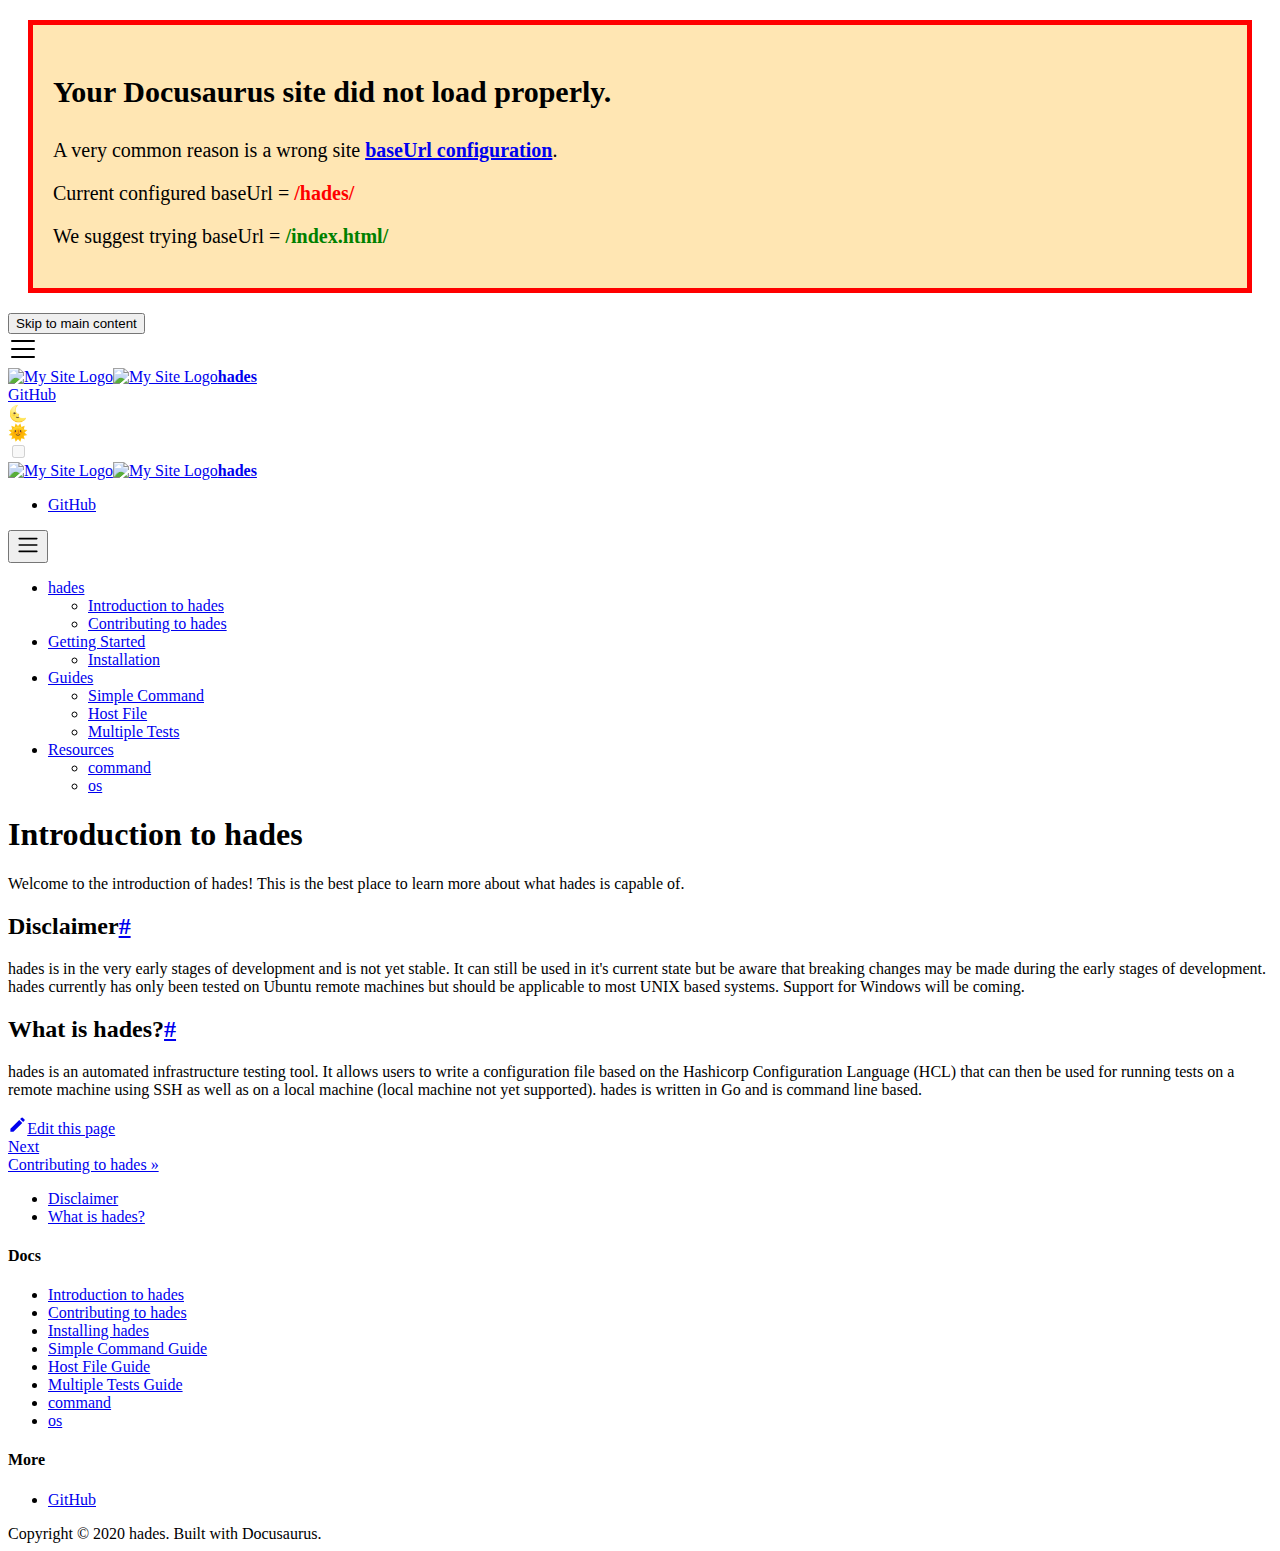
==== commit e3a2241d: "Deploy website - based on 07e078118cf20cf1192c5c959f8a43dc01372148" ====
--- a/index.html
+++ b/index.html
@@ -4,27 +4,27 @@
 <meta charset="UTF-8">
 <meta name="viewport" content="width=device-width,initial-scale=1">
 <meta name="generator" content="Docusaurus v2.0.0-alpha.70">
-<link rel="alternate" type="application/rss+xml" href="/blog/rss.xml" title="hades Blog RSS Feed">
-<link rel="alternate" type="application/atom+xml" href="/blog/atom.xml" title="hades Blog Atom Feed"><title data-react-helmet="true">Introduction to hades | hades</title><meta data-react-helmet="true" name="twitter:card" content="summary_large_image"><meta data-react-helmet="true" name="docusaurus_locale" content="en"><meta data-react-helmet="true" name="docusaurus_version" content="current"><meta data-react-helmet="true" name="docusaurus_tag" content="docs-default-current"><meta data-react-helmet="true" property="og:title" content="Introduction to hades | hades"><meta data-react-helmet="true" name="description" content="Welcome to the introduction of hades! This is the best place to learn more about what hades is capable of."><meta data-react-helmet="true" property="og:description" content="Welcome to the introduction of hades! This is the best place to learn more about what hades is capable of."><meta data-react-helmet="true" property="og:url" content="https://your-docusaurus-test-site.com/"><link data-react-helmet="true" rel="shortcut icon" href="/img/hades-logo-16.png"><link data-react-helmet="true" rel="canonical" href="https://your-docusaurus-test-site.com/"><script data-react-helmet="true">document.addEventListener("DOMContentLoaded",(function(){var n=document.getElementById("base-url-issue-banner-container");if(n){var e=window.location.pathname,t="/"===e.substr(-1)?e:e+"/";n.innerHTML=t}}))</script><link rel="stylesheet" href="/styles.c3dc6ce1.css">
-<link rel="preload" href="/styles.51f76554.js" as="script">
-<link rel="preload" href="/runtime~main.45b51fee.js" as="script">
-<link rel="preload" href="/main.51be9649.js" as="script">
-<link rel="preload" href="/1.d2b50d83.js" as="script">
-<link rel="preload" href="/14.f2f514ac.js" as="script">
-<link rel="preload" href="/f976f453.f18b1e04.js" as="script">
-<link rel="preload" href="/13.0d3e2e66.js" as="script">
-<link rel="preload" href="/f994fef5.de7fc4ff.js" as="script">
+<link rel="alternate" type="application/rss+xml" href="/hades/blog/rss.xml" title="hades Blog RSS Feed">
+<link rel="alternate" type="application/atom+xml" href="/hades/blog/atom.xml" title="hades Blog Atom Feed"><title data-react-helmet="true">Introduction to hades | hades</title><meta data-react-helmet="true" name="twitter:card" content="summary_large_image"><meta data-react-helmet="true" name="docusaurus_locale" content="en"><meta data-react-helmet="true" name="docusaurus_version" content="current"><meta data-react-helmet="true" name="docusaurus_tag" content="docs-default-current"><meta data-react-helmet="true" property="og:title" content="Introduction to hades | hades"><meta data-react-helmet="true" name="description" content="Welcome to the introduction of hades! This is the best place to learn more about what hades is capable of."><meta data-react-helmet="true" property="og:description" content="Welcome to the introduction of hades! This is the best place to learn more about what hades is capable of."><meta data-react-helmet="true" property="og:url" content="https://everettraven.github.io/hades//hades/"><link data-react-helmet="true" rel="shortcut icon" href="/hades/img/hades-logo-16.png"><link data-react-helmet="true" rel="canonical" href="https://everettraven.github.io/hades//hades/"><script data-react-helmet="true">document.addEventListener("DOMContentLoaded",(function(){var n=document.getElementById("base-url-issue-banner-container");if(n){var e=window.location.pathname,t="/"===e.substr(-1)?e:e+"/";n.innerHTML=t}}))</script><link rel="stylesheet" href="/hades/styles.c3dc6ce1.css">
+<link rel="preload" href="/hades/styles.51f76554.js" as="script">
+<link rel="preload" href="/hades/runtime~main.8718013b.js" as="script">
+<link rel="preload" href="/hades/main.8738b1f8.js" as="script">
+<link rel="preload" href="/hades/1.d2b50d83.js" as="script">
+<link rel="preload" href="/hades/14.f2f514ac.js" as="script">
+<link rel="preload" href="/hades/f976f453.e2f789e1.js" as="script">
+<link rel="preload" href="/hades/13.0d3e2e66.js" as="script">
+<link rel="preload" href="/hades/f994fef5.168be889.js" as="script">
 </head>
 <body>
 <script>!function(){function t(t){document.documentElement.setAttribute("data-theme",t)}var e=function(){var t=null;try{t=localStorage.getItem("theme")}catch(t){}return t}();t(null!==e?e:"light")}()</script><div id="__docusaurus">
-<div class="baseUrlIssueBanner_1-cE" style="border:solid red thick;background-color:#ffe6b3;margin:20px;padding:20px;font-size:20px"><p style="font-weight:bold;font-size:30px">Your Docusaurus site did not load properly.</p><p>A very common reason is a wrong site <a href="https://v2.docusaurus.io/docs/docusaurus.config.js/#baseurl" style="font-weight:bold">baseUrl configuration</a>.</p><p>Current configured baseUrl = <span style="font-weight:bold;color:red">/</span>  (default value)</p><p>We suggest trying baseUrl = <span style="font-weight:bold;color:green" id="base-url-issue-banner-container"></span> </p></div><nav aria-label="Skip navigation links"><button type="button" tabindex="0" class="skipToContent_11B0">Skip to main content</button></nav><nav class="navbar navbar--fixed-top"><div class="navbar__inner"><div class="navbar__items"><div aria-label="Navigation bar toggle" class="navbar__toggle" role="button" tabindex="0"><svg aria-label="Menu" width="30" height="30" viewBox="0 0 30 30" role="img" focusable="false"><title>Menu</title><path stroke="currentColor" stroke-linecap="round" stroke-miterlimit="10" stroke-width="2" d="M4 7h22M4 15h22M4 23h22"></path></svg></div><a class="navbar__brand" href="/"><img src="/img/hades-logo-32.png" alt="My Site Logo" class="themedImage_YANc themedImage--light_3CMI navbar__logo"><img src="/img/hades-logo-32.png" alt="My Site Logo" class="themedImage_YANc themedImage--dark_3ARp navbar__logo"><strong class="navbar__title">hades</strong></a></div><div class="navbar__items navbar__items--right"><a href="https://github.com/everettraven/hades" target="_blank" rel="noopener noreferrer" class="navbar__item navbar__link">GitHub</a><div class="react-toggle react-toggle--disabled displayOnlyInLargeViewport_2N3Q"><div class="react-toggle-track"><div class="react-toggle-track-check"><span class="toggle_3NWk">🌜</span></div><div class="react-toggle-track-x"><span class="toggle_3NWk">🌞</span></div></div><div class="react-toggle-thumb"></div><input type="checkbox" disabled="" aria-label="Dark mode toggle" class="react-toggle-screenreader-only"></div></div></div><div role="presentation" class="navbar-sidebar__backdrop"></div><div class="navbar-sidebar"><div class="navbar-sidebar__brand"><a class="navbar__brand" href="/"><img src="/img/hades-logo-32.png" alt="My Site Logo" class="themedImage_YANc themedImage--light_3CMI navbar__logo"><img src="/img/hades-logo-32.png" alt="My Site Logo" class="themedImage_YANc themedImage--dark_3ARp navbar__logo"><strong class="navbar__title">hades</strong></a></div><div class="navbar-sidebar__items"><div class="menu"><ul class="menu__list"><li class="menu__list-item"><a href="https://github.com/everettraven/hades" target="_blank" rel="noopener noreferrer" class="menu__link">GitHub</a></li></ul></div></div></div></nav><div class="main-wrapper"><div class="docPage_vMrn"><div class="docSidebarContainer_3Ak5" role="complementary"><div class="sidebar_3gvy"><div class="menu menu--responsive thin-scrollbar menu_1yIk"><button aria-label="Open Menu" aria-haspopup="true" class="button button--secondary button--sm menu__button" type="button"><svg aria-label="Menu" class="sidebarMenuIcon_1CUI" width="24" height="24" viewBox="0 0 30 30" role="img" focusable="false"><title>Menu</title><path stroke="currentColor" stroke-linecap="round" stroke-miterlimit="10" stroke-width="2" d="M4 7h22M4 15h22M4 23h22"></path></svg></button><ul class="menu__list"><li class="menu__list-item"><a class="menu__link menu__link--sublist menu__link--active" href="#!">hades</a><ul class="menu__list"><li class="menu__list-item"><a aria-current="page" class="menu__link menu__link--active active" tabindex="0" href="/">Introduction to hades</a></li><li class="menu__list-item"><a class="menu__link" tabindex="0" href="/contrib">Contributing to hades</a></li></ul></li><li class="menu__list-item menu__list-item--collapsed"><a class="menu__link menu__link--sublist" href="#!">Getting Started</a><ul class="menu__list"><li class="menu__list-item"><a class="menu__link" tabindex="-1" href="/getting_started/install">Installation</a></li></ul></li><li class="menu__list-item menu__list-item--collapsed"><a class="menu__link menu__link--sublist" href="#!">Guides</a><ul class="menu__list"><li class="menu__list-item"><a class="menu__link" tabindex="-1" href="/guides/simple_command">Simple Command</a></li><li class="menu__list-item"><a class="menu__link" tabindex="-1" href="/guides/host_file">Host File</a></li><li class="menu__list-item"><a class="menu__link" tabindex="-1" href="/guides/multiple_tests">Multiple Tests</a></li></ul></li><li class="menu__list-item menu__list-item--collapsed"><a class="menu__link menu__link--sublist" href="#!">Resources</a><ul class="menu__list"><li class="menu__list-item"><a class="menu__link" tabindex="-1" href="/resources/command">command</a></li><li class="menu__list-item"><a class="menu__link" tabindex="-1" href="/resources/os">os</a></li></ul></li></ul></div></div></div><main class="docMainContainer_2iGs"><div class="container padding-vert--lg docItemWrapper_1bxp"><div class="row"><div class="col docItemCol_U38p"><div class="docItemContainer_a7m4"><article><header><h1 class="docTitle_Oumm">Introduction to hades</h1></header><div class="markdown"><p>Welcome to the introduction of hades! This is the best place to learn more about what hades is capable of.</p><h2><a aria-hidden="true" tabindex="-1" class="anchor enhancedAnchor_prK2" id="disclaimer"></a>Disclaimer<a class="hash-link" href="#disclaimer" title="Direct link to heading">#</a></h2><p>hades is in the very early stages of development and is not yet stable. It can still be used in it&#x27;s current state but be aware that breaking changes may be made during the early stages of development. hades currently has only been tested on Ubuntu remote machines but should be applicable to most UNIX based systems. Support for Windows will be coming.</p><h2><a aria-hidden="true" tabindex="-1" class="anchor enhancedAnchor_prK2" id="what-is-hades"></a>What is hades?<a class="hash-link" href="#what-is-hades" title="Direct link to heading">#</a></h2><p>hades is an automated infrastructure testing tool. It allows users to write a configuration file based on the Hashicorp Configuration Language (HCL) that can then be used for running tests on a remote machine using SSH as well as on a local machine (local machine not yet supported). hades is written in Go and is command line based.</p></div></article><div class="margin-vert--xl"><div class="row"><div class="col"><a href="https://github.com/everettraven/hades/edit/main/docs/docs/intro.md" target="_blank" rel="noreferrer noopener"><svg fill="currentColor" height="1.2em" width="1.2em" preserveAspectRatio="xMidYMid meet" role="img" viewBox="0 0 40 40" class="iconEdit_2LL7"><g><path d="m34.5 11.7l-3 3.1-6.3-6.3 3.1-3q0.5-0.5 1.2-0.5t1.1 0.5l3.9 3.9q0.5 0.4 0.5 1.1t-0.5 1.2z m-29.5 17.1l18.4-18.5 6.3 6.3-18.4 18.4h-6.3v-6.2z"></path></g></svg>Edit this page</a></div></div></div><div class="margin-vert--lg"><nav class="pagination-nav" aria-label="Blog list page navigation"><div class="pagination-nav__item"></div><div class="pagination-nav__item pagination-nav__item--next"><a class="pagination-nav__link" href="/contrib"><div class="pagination-nav__sublabel">Next</div><div class="pagination-nav__label">Contributing to hades »</div></a></div></nav></div></div></div><div class="col col--3"><div class="tableOfContents_2xL- thin-scrollbar"><ul class="table-of-contents table-of-contents__left-border"><li><a href="#disclaimer" class="table-of-contents__link">Disclaimer</a></li><li><a href="#what-is-hades" class="table-of-contents__link">What is hades?</a></li></ul></div></div></div></div></main></div></div><footer class="footer footer--dark"><div class="container"><div class="row footer__links"><div class="col footer__col"><h4 class="footer__title">Docs</h4><ul class="footer__items"><li class="footer__item"><a class="footer__link-item" href="/">Introduction to hades</a></li><li class="footer__item"><a class="footer__link-item" href="/contrib">Contributing to hades</a></li><li class="footer__item"><a class="footer__link-item" href="/getting_started/install">Installing hades</a></li><li class="footer__item"><a class="footer__link-item" href="/guides/simple_command">Simple Command Guide</a></li><li class="footer__item"><a class="footer__link-item" href="/guides/host_file">Host File Guide</a></li><li class="footer__item"><a class="footer__link-item" href="/guides/multiple_tests">Multiple Tests Guide</a></li><li class="footer__item"><a class="footer__link-item" href="/resources/command">command</a></li><li class="footer__item"><a class="footer__link-item" href="/resources/os">os</a></li></ul></div><div class="col footer__col"><h4 class="footer__title">More</h4><ul class="footer__items"><li class="footer__item"><a href="https://github.com/everettraven/hades" target="_blank" rel="noopener noreferrer" class="footer__link-item">GitHub</a></li></ul></div></div><div class="footer__bottom text--center"><div class="footer__copyright">Copyright © 2020 hades. Built with Docusaurus.</div></div></div></footer></div>
-<script src="/styles.51f76554.js"></script>
-<script src="/runtime~main.45b51fee.js"></script>
-<script src="/main.51be9649.js"></script>
-<script src="/1.d2b50d83.js"></script>
-<script src="/14.f2f514ac.js"></script>
-<script src="/f976f453.f18b1e04.js"></script>
-<script src="/13.0d3e2e66.js"></script>
-<script src="/f994fef5.de7fc4ff.js"></script>
+<div class="baseUrlIssueBanner_1-cE" style="border:solid red thick;background-color:#ffe6b3;margin:20px;padding:20px;font-size:20px"><p style="font-weight:bold;font-size:30px">Your Docusaurus site did not load properly.</p><p>A very common reason is a wrong site <a href="https://v2.docusaurus.io/docs/docusaurus.config.js/#baseurl" style="font-weight:bold">baseUrl configuration</a>.</p><p>Current configured baseUrl = <span style="font-weight:bold;color:red">/hades/</span> </p><p>We suggest trying baseUrl = <span style="font-weight:bold;color:green" id="base-url-issue-banner-container"></span> </p></div><nav aria-label="Skip navigation links"><button type="button" tabindex="0" class="skipToContent_11B0">Skip to main content</button></nav><nav class="navbar navbar--fixed-top"><div class="navbar__inner"><div class="navbar__items"><div aria-label="Navigation bar toggle" class="navbar__toggle" role="button" tabindex="0"><svg aria-label="Menu" width="30" height="30" viewBox="0 0 30 30" role="img" focusable="false"><title>Menu</title><path stroke="currentColor" stroke-linecap="round" stroke-miterlimit="10" stroke-width="2" d="M4 7h22M4 15h22M4 23h22"></path></svg></div><a class="navbar__brand" href="/hades/"><img src="/hades/img/hades-logo-32.png" alt="My Site Logo" class="themedImage_YANc themedImage--light_3CMI navbar__logo"><img src="/hades/img/hades-logo-32.png" alt="My Site Logo" class="themedImage_YANc themedImage--dark_3ARp navbar__logo"><strong class="navbar__title">hades</strong></a></div><div class="navbar__items navbar__items--right"><a href="https://github.com/everettraven/hades" target="_blank" rel="noopener noreferrer" class="navbar__item navbar__link">GitHub</a><div class="react-toggle react-toggle--disabled displayOnlyInLargeViewport_2N3Q"><div class="react-toggle-track"><div class="react-toggle-track-check"><span class="toggle_3NWk">🌜</span></div><div class="react-toggle-track-x"><span class="toggle_3NWk">🌞</span></div></div><div class="react-toggle-thumb"></div><input type="checkbox" disabled="" aria-label="Dark mode toggle" class="react-toggle-screenreader-only"></div></div></div><div role="presentation" class="navbar-sidebar__backdrop"></div><div class="navbar-sidebar"><div class="navbar-sidebar__brand"><a class="navbar__brand" href="/hades/"><img src="/hades/img/hades-logo-32.png" alt="My Site Logo" class="themedImage_YANc themedImage--light_3CMI navbar__logo"><img src="/hades/img/hades-logo-32.png" alt="My Site Logo" class="themedImage_YANc themedImage--dark_3ARp navbar__logo"><strong class="navbar__title">hades</strong></a></div><div class="navbar-sidebar__items"><div class="menu"><ul class="menu__list"><li class="menu__list-item"><a href="https://github.com/everettraven/hades" target="_blank" rel="noopener noreferrer" class="menu__link">GitHub</a></li></ul></div></div></div></nav><div class="main-wrapper"><div class="docPage_vMrn"><div class="docSidebarContainer_3Ak5" role="complementary"><div class="sidebar_3gvy"><div class="menu menu--responsive thin-scrollbar menu_1yIk"><button aria-label="Open Menu" aria-haspopup="true" class="button button--secondary button--sm menu__button" type="button"><svg aria-label="Menu" class="sidebarMenuIcon_1CUI" width="24" height="24" viewBox="0 0 30 30" role="img" focusable="false"><title>Menu</title><path stroke="currentColor" stroke-linecap="round" stroke-miterlimit="10" stroke-width="2" d="M4 7h22M4 15h22M4 23h22"></path></svg></button><ul class="menu__list"><li class="menu__list-item"><a class="menu__link menu__link--sublist menu__link--active" href="#!">hades</a><ul class="menu__list"><li class="menu__list-item"><a aria-current="page" class="menu__link menu__link--active active" tabindex="0" href="/hades/">Introduction to hades</a></li><li class="menu__list-item"><a class="menu__link" tabindex="0" href="/hades/contrib">Contributing to hades</a></li></ul></li><li class="menu__list-item menu__list-item--collapsed"><a class="menu__link menu__link--sublist" href="#!">Getting Started</a><ul class="menu__list"><li class="menu__list-item"><a class="menu__link" tabindex="-1" href="/hades/getting_started/install">Installation</a></li></ul></li><li class="menu__list-item menu__list-item--collapsed"><a class="menu__link menu__link--sublist" href="#!">Guides</a><ul class="menu__list"><li class="menu__list-item"><a class="menu__link" tabindex="-1" href="/hades/guides/simple_command">Simple Command</a></li><li class="menu__list-item"><a class="menu__link" tabindex="-1" href="/hades/guides/host_file">Host File</a></li><li class="menu__list-item"><a class="menu__link" tabindex="-1" href="/hades/guides/multiple_tests">Multiple Tests</a></li></ul></li><li class="menu__list-item menu__list-item--collapsed"><a class="menu__link menu__link--sublist" href="#!">Resources</a><ul class="menu__list"><li class="menu__list-item"><a class="menu__link" tabindex="-1" href="/hades/resources/command">command</a></li><li class="menu__list-item"><a class="menu__link" tabindex="-1" href="/hades/resources/os">os</a></li></ul></li></ul></div></div></div><main class="docMainContainer_2iGs"><div class="container padding-vert--lg docItemWrapper_1bxp"><div class="row"><div class="col docItemCol_U38p"><div class="docItemContainer_a7m4"><article><header><h1 class="docTitle_Oumm">Introduction to hades</h1></header><div class="markdown"><p>Welcome to the introduction of hades! This is the best place to learn more about what hades is capable of.</p><h2><a aria-hidden="true" tabindex="-1" class="anchor enhancedAnchor_prK2" id="disclaimer"></a>Disclaimer<a class="hash-link" href="#disclaimer" title="Direct link to heading">#</a></h2><p>hades is in the very early stages of development and is not yet stable. It can still be used in it&#x27;s current state but be aware that breaking changes may be made during the early stages of development. hades currently has only been tested on Ubuntu remote machines but should be applicable to most UNIX based systems. Support for Windows will be coming.</p><h2><a aria-hidden="true" tabindex="-1" class="anchor enhancedAnchor_prK2" id="what-is-hades"></a>What is hades?<a class="hash-link" href="#what-is-hades" title="Direct link to heading">#</a></h2><p>hades is an automated infrastructure testing tool. It allows users to write a configuration file based on the Hashicorp Configuration Language (HCL) that can then be used for running tests on a remote machine using SSH as well as on a local machine (local machine not yet supported). hades is written in Go and is command line based.</p></div></article><div class="margin-vert--xl"><div class="row"><div class="col"><a href="https://github.com/everettraven/hades/edit/main/docs/docs/intro.md" target="_blank" rel="noreferrer noopener"><svg fill="currentColor" height="1.2em" width="1.2em" preserveAspectRatio="xMidYMid meet" role="img" viewBox="0 0 40 40" class="iconEdit_2LL7"><g><path d="m34.5 11.7l-3 3.1-6.3-6.3 3.1-3q0.5-0.5 1.2-0.5t1.1 0.5l3.9 3.9q0.5 0.4 0.5 1.1t-0.5 1.2z m-29.5 17.1l18.4-18.5 6.3 6.3-18.4 18.4h-6.3v-6.2z"></path></g></svg>Edit this page</a></div></div></div><div class="margin-vert--lg"><nav class="pagination-nav" aria-label="Blog list page navigation"><div class="pagination-nav__item"></div><div class="pagination-nav__item pagination-nav__item--next"><a class="pagination-nav__link" href="/hades/contrib"><div class="pagination-nav__sublabel">Next</div><div class="pagination-nav__label">Contributing to hades »</div></a></div></nav></div></div></div><div class="col col--3"><div class="tableOfContents_2xL- thin-scrollbar"><ul class="table-of-contents table-of-contents__left-border"><li><a href="#disclaimer" class="table-of-contents__link">Disclaimer</a></li><li><a href="#what-is-hades" class="table-of-contents__link">What is hades?</a></li></ul></div></div></div></div></main></div></div><footer class="footer footer--dark"><div class="container"><div class="row footer__links"><div class="col footer__col"><h4 class="footer__title">Docs</h4><ul class="footer__items"><li class="footer__item"><a class="footer__link-item" href="/hades/">Introduction to hades</a></li><li class="footer__item"><a class="footer__link-item" href="/hades/contrib">Contributing to hades</a></li><li class="footer__item"><a class="footer__link-item" href="/hades/getting_started/install">Installing hades</a></li><li class="footer__item"><a class="footer__link-item" href="/hades/guides/simple_command">Simple Command Guide</a></li><li class="footer__item"><a class="footer__link-item" href="/hades/guides/host_file">Host File Guide</a></li><li class="footer__item"><a class="footer__link-item" href="/hades/guides/multiple_tests">Multiple Tests Guide</a></li><li class="footer__item"><a class="footer__link-item" href="/hades/resources/command">command</a></li><li class="footer__item"><a class="footer__link-item" href="/hades/resources/os">os</a></li></ul></div><div class="col footer__col"><h4 class="footer__title">More</h4><ul class="footer__items"><li class="footer__item"><a href="https://github.com/everettraven/hades" target="_blank" rel="noopener noreferrer" class="footer__link-item">GitHub</a></li></ul></div></div><div class="footer__bottom text--center"><div class="footer__copyright">Copyright © 2020 hades. Built with Docusaurus.</div></div></div></footer></div>
+<script src="/hades/styles.51f76554.js"></script>
+<script src="/hades/runtime~main.8718013b.js"></script>
+<script src="/hades/main.8738b1f8.js"></script>
+<script src="/hades/1.d2b50d83.js"></script>
+<script src="/hades/14.f2f514ac.js"></script>
+<script src="/hades/f976f453.e2f789e1.js"></script>
+<script src="/hades/13.0d3e2e66.js"></script>
+<script src="/hades/f994fef5.168be889.js"></script>
 </body>
 </html>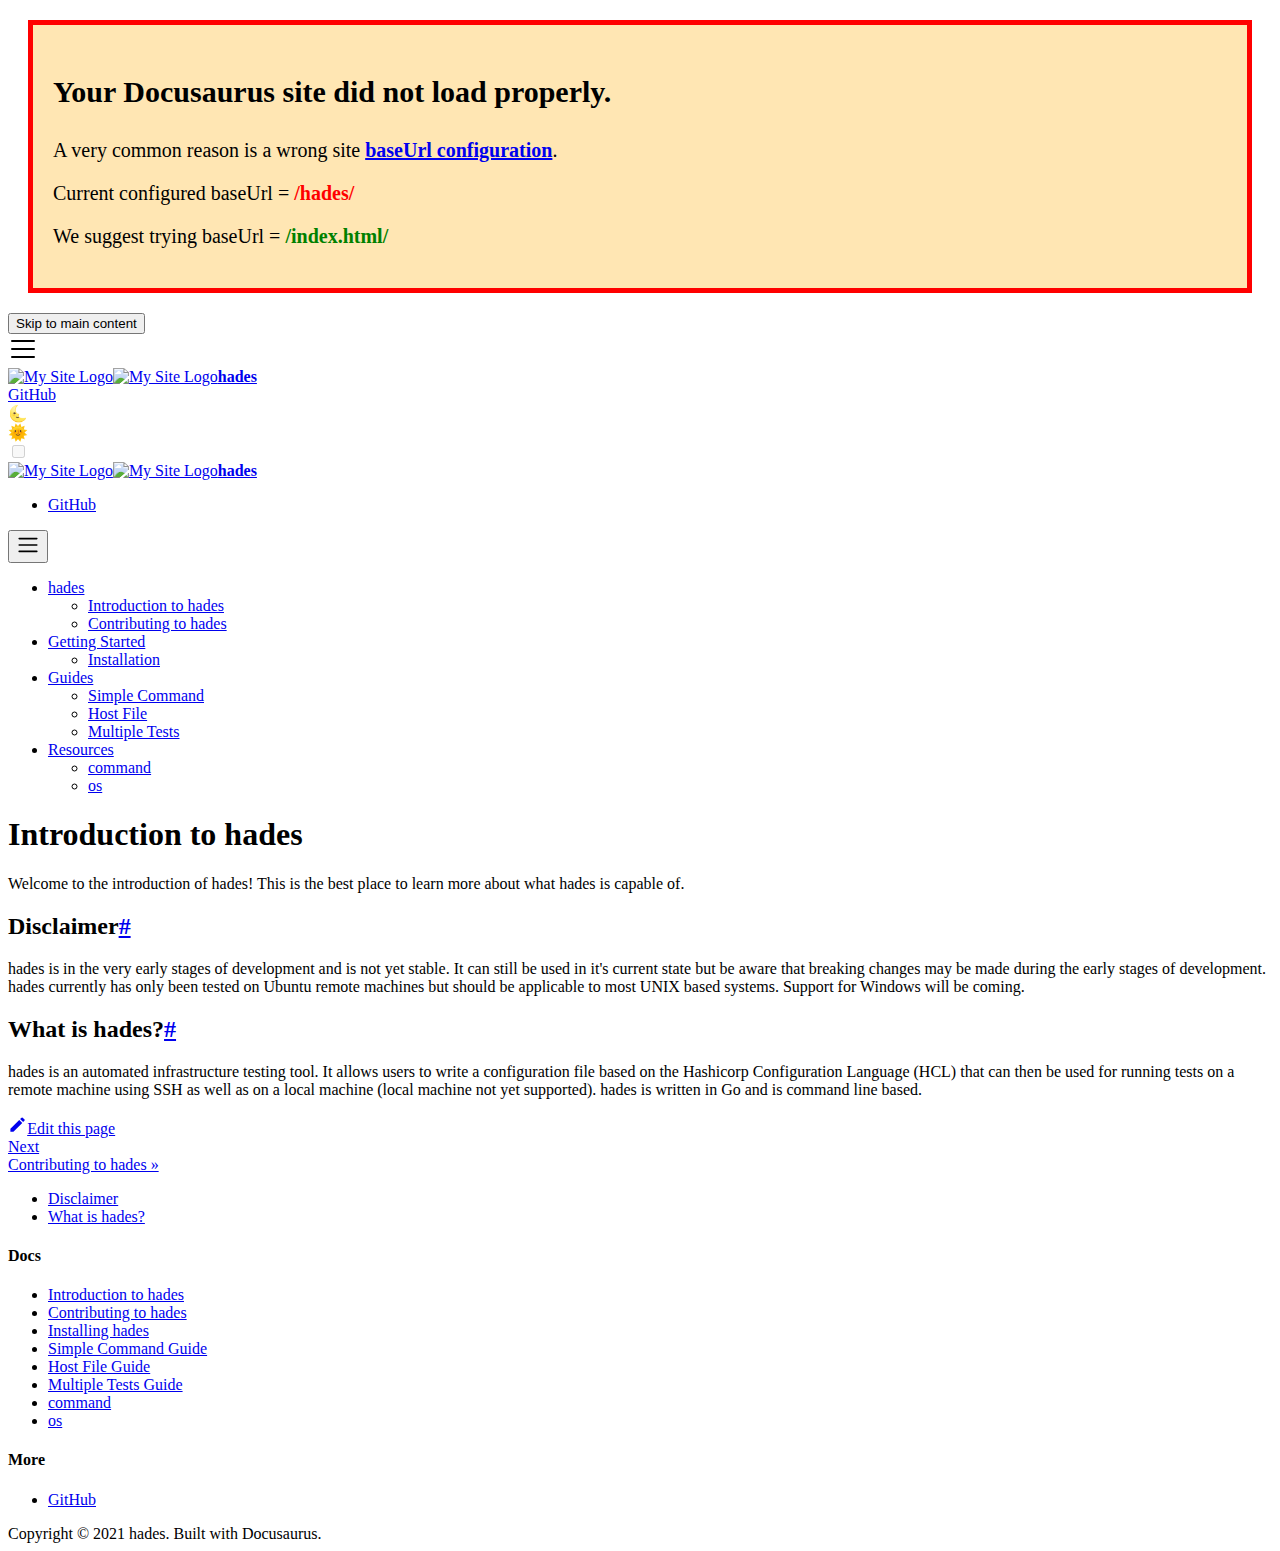
==== commit 9fba1685: "Deploy website - based on 5422884fec1d11540449826725aa6043eec1b072" ====
--- a/index.html
+++ b/index.html
@@ -5,10 +5,10 @@
 <meta name="viewport" content="width=device-width,initial-scale=1">
 <meta name="generator" content="Docusaurus v2.0.0-alpha.70">
 <link rel="alternate" type="application/rss+xml" href="/hades/blog/rss.xml" title="hades Blog RSS Feed">
-<link rel="alternate" type="application/atom+xml" href="/hades/blog/atom.xml" title="hades Blog Atom Feed"><title data-react-helmet="true">Introduction to hades | hades</title><meta data-react-helmet="true" name="twitter:card" content="summary_large_image"><meta data-react-helmet="true" name="docusaurus_locale" content="en"><meta data-react-helmet="true" name="docusaurus_version" content="current"><meta data-react-helmet="true" name="docusaurus_tag" content="docs-default-current"><meta data-react-helmet="true" property="og:title" content="Introduction to hades | hades"><meta data-react-helmet="true" name="description" content="Welcome to the introduction of hades! This is the best place to learn more about what hades is capable of."><meta data-react-helmet="true" property="og:description" content="Welcome to the introduction of hades! This is the best place to learn more about what hades is capable of."><meta data-react-helmet="true" property="og:url" content="https://everettraven.github.io/hades//hades/"><link data-react-helmet="true" rel="shortcut icon" href="/hades/img/hades-logo-16.png"><link data-react-helmet="true" rel="canonical" href="https://everettraven.github.io/hades//hades/"><script data-react-helmet="true">document.addEventListener("DOMContentLoaded",(function(){var n=document.getElementById("base-url-issue-banner-container");if(n){var e=window.location.pathname,t="/"===e.substr(-1)?e:e+"/";n.innerHTML=t}}))</script><link rel="stylesheet" href="/hades/styles.c3dc6ce1.css">
+<link rel="alternate" type="application/atom+xml" href="/hades/blog/atom.xml" title="hades Blog Atom Feed"><title data-react-helmet="true">Introduction to hades | hades</title><meta data-react-helmet="true" name="twitter:card" content="summary_large_image"><meta data-react-helmet="true" name="docusaurus_locale" content="en"><meta data-react-helmet="true" name="docusaurus_version" content="current"><meta data-react-helmet="true" name="docusaurus_tag" content="docs-default-current"><meta data-react-helmet="true" property="og:title" content="Introduction to hades | hades"><meta data-react-helmet="true" name="description" content="Welcome to the introduction of hades! This is the best place to learn more about what hades is capable of."><meta data-react-helmet="true" property="og:description" content="Welcome to the introduction of hades! This is the best place to learn more about what hades is capable of."><meta data-react-helmet="true" property="og:url" content="https://everettraven.github.io/hades/"><link data-react-helmet="true" rel="shortcut icon" href="/hades/img/hades-logo-16.png"><link data-react-helmet="true" rel="canonical" href="https://everettraven.github.io/hades/"><script data-react-helmet="true">document.addEventListener("DOMContentLoaded",(function(){var n=document.getElementById("base-url-issue-banner-container");if(n){var e=window.location.pathname,t="/"===e.substr(-1)?e:e+"/";n.innerHTML=t}}))</script><link rel="stylesheet" href="/hades/styles.d75c29cc.css">
 <link rel="preload" href="/hades/styles.51f76554.js" as="script">
-<link rel="preload" href="/hades/runtime~main.8718013b.js" as="script">
-<link rel="preload" href="/hades/main.8738b1f8.js" as="script">
+<link rel="preload" href="/hades/runtime~main.fcbcfae5.js" as="script">
+<link rel="preload" href="/hades/main.5fd3d3bc.js" as="script">
 <link rel="preload" href="/hades/1.d2b50d83.js" as="script">
 <link rel="preload" href="/hades/14.f2f514ac.js" as="script">
 <link rel="preload" href="/hades/f976f453.e2f789e1.js" as="script">
@@ -17,10 +17,10 @@
 </head>
 <body>
 <script>!function(){function t(t){document.documentElement.setAttribute("data-theme",t)}var e=function(){var t=null;try{t=localStorage.getItem("theme")}catch(t){}return t}();t(null!==e?e:"light")}()</script><div id="__docusaurus">
-<div class="baseUrlIssueBanner_1-cE" style="border:solid red thick;background-color:#ffe6b3;margin:20px;padding:20px;font-size:20px"><p style="font-weight:bold;font-size:30px">Your Docusaurus site did not load properly.</p><p>A very common reason is a wrong site <a href="https://v2.docusaurus.io/docs/docusaurus.config.js/#baseurl" style="font-weight:bold">baseUrl configuration</a>.</p><p>Current configured baseUrl = <span style="font-weight:bold;color:red">/hades/</span> </p><p>We suggest trying baseUrl = <span style="font-weight:bold;color:green" id="base-url-issue-banner-container"></span> </p></div><nav aria-label="Skip navigation links"><button type="button" tabindex="0" class="skipToContent_11B0">Skip to main content</button></nav><nav class="navbar navbar--fixed-top"><div class="navbar__inner"><div class="navbar__items"><div aria-label="Navigation bar toggle" class="navbar__toggle" role="button" tabindex="0"><svg aria-label="Menu" width="30" height="30" viewBox="0 0 30 30" role="img" focusable="false"><title>Menu</title><path stroke="currentColor" stroke-linecap="round" stroke-miterlimit="10" stroke-width="2" d="M4 7h22M4 15h22M4 23h22"></path></svg></div><a class="navbar__brand" href="/hades/"><img src="/hades/img/hades-logo-32.png" alt="My Site Logo" class="themedImage_YANc themedImage--light_3CMI navbar__logo"><img src="/hades/img/hades-logo-32.png" alt="My Site Logo" class="themedImage_YANc themedImage--dark_3ARp navbar__logo"><strong class="navbar__title">hades</strong></a></div><div class="navbar__items navbar__items--right"><a href="https://github.com/everettraven/hades" target="_blank" rel="noopener noreferrer" class="navbar__item navbar__link">GitHub</a><div class="react-toggle react-toggle--disabled displayOnlyInLargeViewport_2N3Q"><div class="react-toggle-track"><div class="react-toggle-track-check"><span class="toggle_3NWk">🌜</span></div><div class="react-toggle-track-x"><span class="toggle_3NWk">🌞</span></div></div><div class="react-toggle-thumb"></div><input type="checkbox" disabled="" aria-label="Dark mode toggle" class="react-toggle-screenreader-only"></div></div></div><div role="presentation" class="navbar-sidebar__backdrop"></div><div class="navbar-sidebar"><div class="navbar-sidebar__brand"><a class="navbar__brand" href="/hades/"><img src="/hades/img/hades-logo-32.png" alt="My Site Logo" class="themedImage_YANc themedImage--light_3CMI navbar__logo"><img src="/hades/img/hades-logo-32.png" alt="My Site Logo" class="themedImage_YANc themedImage--dark_3ARp navbar__logo"><strong class="navbar__title">hades</strong></a></div><div class="navbar-sidebar__items"><div class="menu"><ul class="menu__list"><li class="menu__list-item"><a href="https://github.com/everettraven/hades" target="_blank" rel="noopener noreferrer" class="menu__link">GitHub</a></li></ul></div></div></div></nav><div class="main-wrapper"><div class="docPage_vMrn"><div class="docSidebarContainer_3Ak5" role="complementary"><div class="sidebar_3gvy"><div class="menu menu--responsive thin-scrollbar menu_1yIk"><button aria-label="Open Menu" aria-haspopup="true" class="button button--secondary button--sm menu__button" type="button"><svg aria-label="Menu" class="sidebarMenuIcon_1CUI" width="24" height="24" viewBox="0 0 30 30" role="img" focusable="false"><title>Menu</title><path stroke="currentColor" stroke-linecap="round" stroke-miterlimit="10" stroke-width="2" d="M4 7h22M4 15h22M4 23h22"></path></svg></button><ul class="menu__list"><li class="menu__list-item"><a class="menu__link menu__link--sublist menu__link--active" href="#!">hades</a><ul class="menu__list"><li class="menu__list-item"><a aria-current="page" class="menu__link menu__link--active active" tabindex="0" href="/hades/">Introduction to hades</a></li><li class="menu__list-item"><a class="menu__link" tabindex="0" href="/hades/contrib">Contributing to hades</a></li></ul></li><li class="menu__list-item menu__list-item--collapsed"><a class="menu__link menu__link--sublist" href="#!">Getting Started</a><ul class="menu__list"><li class="menu__list-item"><a class="menu__link" tabindex="-1" href="/hades/getting_started/install">Installation</a></li></ul></li><li class="menu__list-item menu__list-item--collapsed"><a class="menu__link menu__link--sublist" href="#!">Guides</a><ul class="menu__list"><li class="menu__list-item"><a class="menu__link" tabindex="-1" href="/hades/guides/simple_command">Simple Command</a></li><li class="menu__list-item"><a class="menu__link" tabindex="-1" href="/hades/guides/host_file">Host File</a></li><li class="menu__list-item"><a class="menu__link" tabindex="-1" href="/hades/guides/multiple_tests">Multiple Tests</a></li></ul></li><li class="menu__list-item menu__list-item--collapsed"><a class="menu__link menu__link--sublist" href="#!">Resources</a><ul class="menu__list"><li class="menu__list-item"><a class="menu__link" tabindex="-1" href="/hades/resources/command">command</a></li><li class="menu__list-item"><a class="menu__link" tabindex="-1" href="/hades/resources/os">os</a></li></ul></li></ul></div></div></div><main class="docMainContainer_2iGs"><div class="container padding-vert--lg docItemWrapper_1bxp"><div class="row"><div class="col docItemCol_U38p"><div class="docItemContainer_a7m4"><article><header><h1 class="docTitle_Oumm">Introduction to hades</h1></header><div class="markdown"><p>Welcome to the introduction of hades! This is the best place to learn more about what hades is capable of.</p><h2><a aria-hidden="true" tabindex="-1" class="anchor enhancedAnchor_prK2" id="disclaimer"></a>Disclaimer<a class="hash-link" href="#disclaimer" title="Direct link to heading">#</a></h2><p>hades is in the very early stages of development and is not yet stable. It can still be used in it&#x27;s current state but be aware that breaking changes may be made during the early stages of development. hades currently has only been tested on Ubuntu remote machines but should be applicable to most UNIX based systems. Support for Windows will be coming.</p><h2><a aria-hidden="true" tabindex="-1" class="anchor enhancedAnchor_prK2" id="what-is-hades"></a>What is hades?<a class="hash-link" href="#what-is-hades" title="Direct link to heading">#</a></h2><p>hades is an automated infrastructure testing tool. It allows users to write a configuration file based on the Hashicorp Configuration Language (HCL) that can then be used for running tests on a remote machine using SSH as well as on a local machine (local machine not yet supported). hades is written in Go and is command line based.</p></div></article><div class="margin-vert--xl"><div class="row"><div class="col"><a href="https://github.com/everettraven/hades/edit/main/docs/docs/intro.md" target="_blank" rel="noreferrer noopener"><svg fill="currentColor" height="1.2em" width="1.2em" preserveAspectRatio="xMidYMid meet" role="img" viewBox="0 0 40 40" class="iconEdit_2LL7"><g><path d="m34.5 11.7l-3 3.1-6.3-6.3 3.1-3q0.5-0.5 1.2-0.5t1.1 0.5l3.9 3.9q0.5 0.4 0.5 1.1t-0.5 1.2z m-29.5 17.1l18.4-18.5 6.3 6.3-18.4 18.4h-6.3v-6.2z"></path></g></svg>Edit this page</a></div></div></div><div class="margin-vert--lg"><nav class="pagination-nav" aria-label="Blog list page navigation"><div class="pagination-nav__item"></div><div class="pagination-nav__item pagination-nav__item--next"><a class="pagination-nav__link" href="/hades/contrib"><div class="pagination-nav__sublabel">Next</div><div class="pagination-nav__label">Contributing to hades »</div></a></div></nav></div></div></div><div class="col col--3"><div class="tableOfContents_2xL- thin-scrollbar"><ul class="table-of-contents table-of-contents__left-border"><li><a href="#disclaimer" class="table-of-contents__link">Disclaimer</a></li><li><a href="#what-is-hades" class="table-of-contents__link">What is hades?</a></li></ul></div></div></div></div></main></div></div><footer class="footer footer--dark"><div class="container"><div class="row footer__links"><div class="col footer__col"><h4 class="footer__title">Docs</h4><ul class="footer__items"><li class="footer__item"><a class="footer__link-item" href="/hades/">Introduction to hades</a></li><li class="footer__item"><a class="footer__link-item" href="/hades/contrib">Contributing to hades</a></li><li class="footer__item"><a class="footer__link-item" href="/hades/getting_started/install">Installing hades</a></li><li class="footer__item"><a class="footer__link-item" href="/hades/guides/simple_command">Simple Command Guide</a></li><li class="footer__item"><a class="footer__link-item" href="/hades/guides/host_file">Host File Guide</a></li><li class="footer__item"><a class="footer__link-item" href="/hades/guides/multiple_tests">Multiple Tests Guide</a></li><li class="footer__item"><a class="footer__link-item" href="/hades/resources/command">command</a></li><li class="footer__item"><a class="footer__link-item" href="/hades/resources/os">os</a></li></ul></div><div class="col footer__col"><h4 class="footer__title">More</h4><ul class="footer__items"><li class="footer__item"><a href="https://github.com/everettraven/hades" target="_blank" rel="noopener noreferrer" class="footer__link-item">GitHub</a></li></ul></div></div><div class="footer__bottom text--center"><div class="footer__copyright">Copyright © 2020 hades. Built with Docusaurus.</div></div></div></footer></div>
+<div class="baseUrlIssueBanner_1-cE" style="border:solid red thick;background-color:#ffe6b3;margin:20px;padding:20px;font-size:20px"><p style="font-weight:bold;font-size:30px">Your Docusaurus site did not load properly.</p><p>A very common reason is a wrong site <a href="https://v2.docusaurus.io/docs/docusaurus.config.js/#baseurl" style="font-weight:bold">baseUrl configuration</a>.</p><p>Current configured baseUrl = <span style="font-weight:bold;color:red">/hades/</span> </p><p>We suggest trying baseUrl = <span style="font-weight:bold;color:green" id="base-url-issue-banner-container"></span> </p></div><nav aria-label="Skip navigation links"><button type="button" tabindex="0" class="skipToContent_11B0">Skip to main content</button></nav><nav class="navbar navbar--fixed-top"><div class="navbar__inner"><div class="navbar__items"><div aria-label="Navigation bar toggle" class="navbar__toggle" role="button" tabindex="0"><svg aria-label="Menu" width="30" height="30" viewBox="0 0 30 30" role="img" focusable="false"><title>Menu</title><path stroke="currentColor" stroke-linecap="round" stroke-miterlimit="10" stroke-width="2" d="M4 7h22M4 15h22M4 23h22"></path></svg></div><a class="navbar__brand" href="/hades/"><img src="/hades/img/hades-logo-32.png" alt="My Site Logo" class="themedImage_YANc themedImage--light_3CMI navbar__logo"><img src="/hades/img/hades-logo-32.png" alt="My Site Logo" class="themedImage_YANc themedImage--dark_3ARp navbar__logo"><strong class="navbar__title">hades</strong></a></div><div class="navbar__items navbar__items--right"><a href="https://github.com/everettraven/hades" target="_blank" rel="noopener noreferrer" class="navbar__item navbar__link">GitHub</a><div class="react-toggle react-toggle--disabled displayOnlyInLargeViewport_2N3Q"><div class="react-toggle-track"><div class="react-toggle-track-check"><span class="toggle_3NWk">🌜</span></div><div class="react-toggle-track-x"><span class="toggle_3NWk">🌞</span></div></div><div class="react-toggle-thumb"></div><input type="checkbox" disabled="" aria-label="Dark mode toggle" class="react-toggle-screenreader-only"></div></div></div><div role="presentation" class="navbar-sidebar__backdrop"></div><div class="navbar-sidebar"><div class="navbar-sidebar__brand"><a class="navbar__brand" href="/hades/"><img src="/hades/img/hades-logo-32.png" alt="My Site Logo" class="themedImage_YANc themedImage--light_3CMI navbar__logo"><img src="/hades/img/hades-logo-32.png" alt="My Site Logo" class="themedImage_YANc themedImage--dark_3ARp navbar__logo"><strong class="navbar__title">hades</strong></a></div><div class="navbar-sidebar__items"><div class="menu"><ul class="menu__list"><li class="menu__list-item"><a href="https://github.com/everettraven/hades" target="_blank" rel="noopener noreferrer" class="menu__link">GitHub</a></li></ul></div></div></div></nav><div class="main-wrapper"><div class="docPage_vMrn"><div class="docSidebarContainer_3Ak5" role="complementary"><div class="sidebar_3gvy"><div class="menu menu--responsive thin-scrollbar menu_1yIk"><button aria-label="Open Menu" aria-haspopup="true" class="button button--secondary button--sm menu__button" type="button"><svg aria-label="Menu" class="sidebarMenuIcon_1CUI" width="24" height="24" viewBox="0 0 30 30" role="img" focusable="false"><title>Menu</title><path stroke="currentColor" stroke-linecap="round" stroke-miterlimit="10" stroke-width="2" d="M4 7h22M4 15h22M4 23h22"></path></svg></button><ul class="menu__list"><li class="menu__list-item"><a class="menu__link menu__link--sublist menu__link--active" href="#!">hades</a><ul class="menu__list"><li class="menu__list-item"><a aria-current="page" class="menu__link menu__link--active active" tabindex="0" href="/hades/">Introduction to hades</a></li><li class="menu__list-item"><a class="menu__link" tabindex="0" href="/hades/contrib">Contributing to hades</a></li></ul></li><li class="menu__list-item menu__list-item--collapsed"><a class="menu__link menu__link--sublist" href="#!">Getting Started</a><ul class="menu__list"><li class="menu__list-item"><a class="menu__link" tabindex="-1" href="/hades/getting_started/install">Installation</a></li></ul></li><li class="menu__list-item menu__list-item--collapsed"><a class="menu__link menu__link--sublist" href="#!">Guides</a><ul class="menu__list"><li class="menu__list-item"><a class="menu__link" tabindex="-1" href="/hades/guides/simple_command">Simple Command</a></li><li class="menu__list-item"><a class="menu__link" tabindex="-1" href="/hades/guides/host_file">Host File</a></li><li class="menu__list-item"><a class="menu__link" tabindex="-1" href="/hades/guides/multiple_tests">Multiple Tests</a></li></ul></li><li class="menu__list-item menu__list-item--collapsed"><a class="menu__link menu__link--sublist" href="#!">Resources</a><ul class="menu__list"><li class="menu__list-item"><a class="menu__link" tabindex="-1" href="/hades/resources/command">command</a></li><li class="menu__list-item"><a class="menu__link" tabindex="-1" href="/hades/resources/os">os</a></li></ul></li></ul></div></div></div><main class="docMainContainer_2iGs"><div class="container padding-vert--lg docItemWrapper_1bxp"><div class="row"><div class="col docItemCol_U38p"><div class="docItemContainer_a7m4"><article><header><h1 class="docTitle_Oumm">Introduction to hades</h1></header><div class="markdown"><p>Welcome to the introduction of hades! This is the best place to learn more about what hades is capable of.</p><h2><a aria-hidden="true" tabindex="-1" class="anchor enhancedAnchor_prK2" id="disclaimer"></a>Disclaimer<a class="hash-link" href="#disclaimer" title="Direct link to heading">#</a></h2><p>hades is in the very early stages of development and is not yet stable. It can still be used in it&#x27;s current state but be aware that breaking changes may be made during the early stages of development. hades currently has only been tested on Ubuntu remote machines but should be applicable to most UNIX based systems. Support for Windows will be coming.</p><h2><a aria-hidden="true" tabindex="-1" class="anchor enhancedAnchor_prK2" id="what-is-hades"></a>What is hades?<a class="hash-link" href="#what-is-hades" title="Direct link to heading">#</a></h2><p>hades is an automated infrastructure testing tool. It allows users to write a configuration file based on the Hashicorp Configuration Language (HCL) that can then be used for running tests on a remote machine using SSH as well as on a local machine (local machine not yet supported). hades is written in Go and is command line based.</p></div></article><div class="margin-vert--xl"><div class="row"><div class="col"><a href="https://github.com/everettraven/hades/edit/main/docs/docs/intro.md" target="_blank" rel="noreferrer noopener"><svg fill="currentColor" height="1.2em" width="1.2em" preserveAspectRatio="xMidYMid meet" role="img" viewBox="0 0 40 40" class="iconEdit_2LL7"><g><path d="m34.5 11.7l-3 3.1-6.3-6.3 3.1-3q0.5-0.5 1.2-0.5t1.1 0.5l3.9 3.9q0.5 0.4 0.5 1.1t-0.5 1.2z m-29.5 17.1l18.4-18.5 6.3 6.3-18.4 18.4h-6.3v-6.2z"></path></g></svg>Edit this page</a></div></div></div><div class="margin-vert--lg"><nav class="pagination-nav" aria-label="Blog list page navigation"><div class="pagination-nav__item"></div><div class="pagination-nav__item pagination-nav__item--next"><a class="pagination-nav__link" href="/hades/contrib"><div class="pagination-nav__sublabel">Next</div><div class="pagination-nav__label">Contributing to hades »</div></a></div></nav></div></div></div><div class="col col--3"><div class="tableOfContents_2xL- thin-scrollbar"><ul class="table-of-contents table-of-contents__left-border"><li><a href="#disclaimer" class="table-of-contents__link">Disclaimer</a></li><li><a href="#what-is-hades" class="table-of-contents__link">What is hades?</a></li></ul></div></div></div></div></main></div></div><footer class="footer footer--dark"><div class="container"><div class="row footer__links"><div class="col footer__col"><h4 class="footer__title">Docs</h4><ul class="footer__items"><li class="footer__item"><a class="footer__link-item" href="/hades/">Introduction to hades</a></li><li class="footer__item"><a class="footer__link-item" href="/hades/contrib">Contributing to hades</a></li><li class="footer__item"><a class="footer__link-item" href="/hades/getting_started/install">Installing hades</a></li><li class="footer__item"><a class="footer__link-item" href="/hades/guides/simple_command">Simple Command Guide</a></li><li class="footer__item"><a class="footer__link-item" href="/hades/guides/host_file">Host File Guide</a></li><li class="footer__item"><a class="footer__link-item" href="/hades/guides/multiple_tests">Multiple Tests Guide</a></li><li class="footer__item"><a class="footer__link-item" href="/hades/resources/command">command</a></li><li class="footer__item"><a class="footer__link-item" href="/hades/resources/os">os</a></li></ul></div><div class="col footer__col"><h4 class="footer__title">More</h4><ul class="footer__items"><li class="footer__item"><a href="https://github.com/everettraven/hades" target="_blank" rel="noopener noreferrer" class="footer__link-item">GitHub</a></li></ul></div></div><div class="footer__bottom text--center"><div class="footer__copyright">Copyright © 2021 hades. Built with Docusaurus.</div></div></div></footer></div>
 <script src="/hades/styles.51f76554.js"></script>
-<script src="/hades/runtime~main.8718013b.js"></script>
-<script src="/hades/main.8738b1f8.js"></script>
+<script src="/hades/runtime~main.fcbcfae5.js"></script>
+<script src="/hades/main.5fd3d3bc.js"></script>
 <script src="/hades/1.d2b50d83.js"></script>
 <script src="/hades/14.f2f514ac.js"></script>
 <script src="/hades/f976f453.e2f789e1.js"></script>
